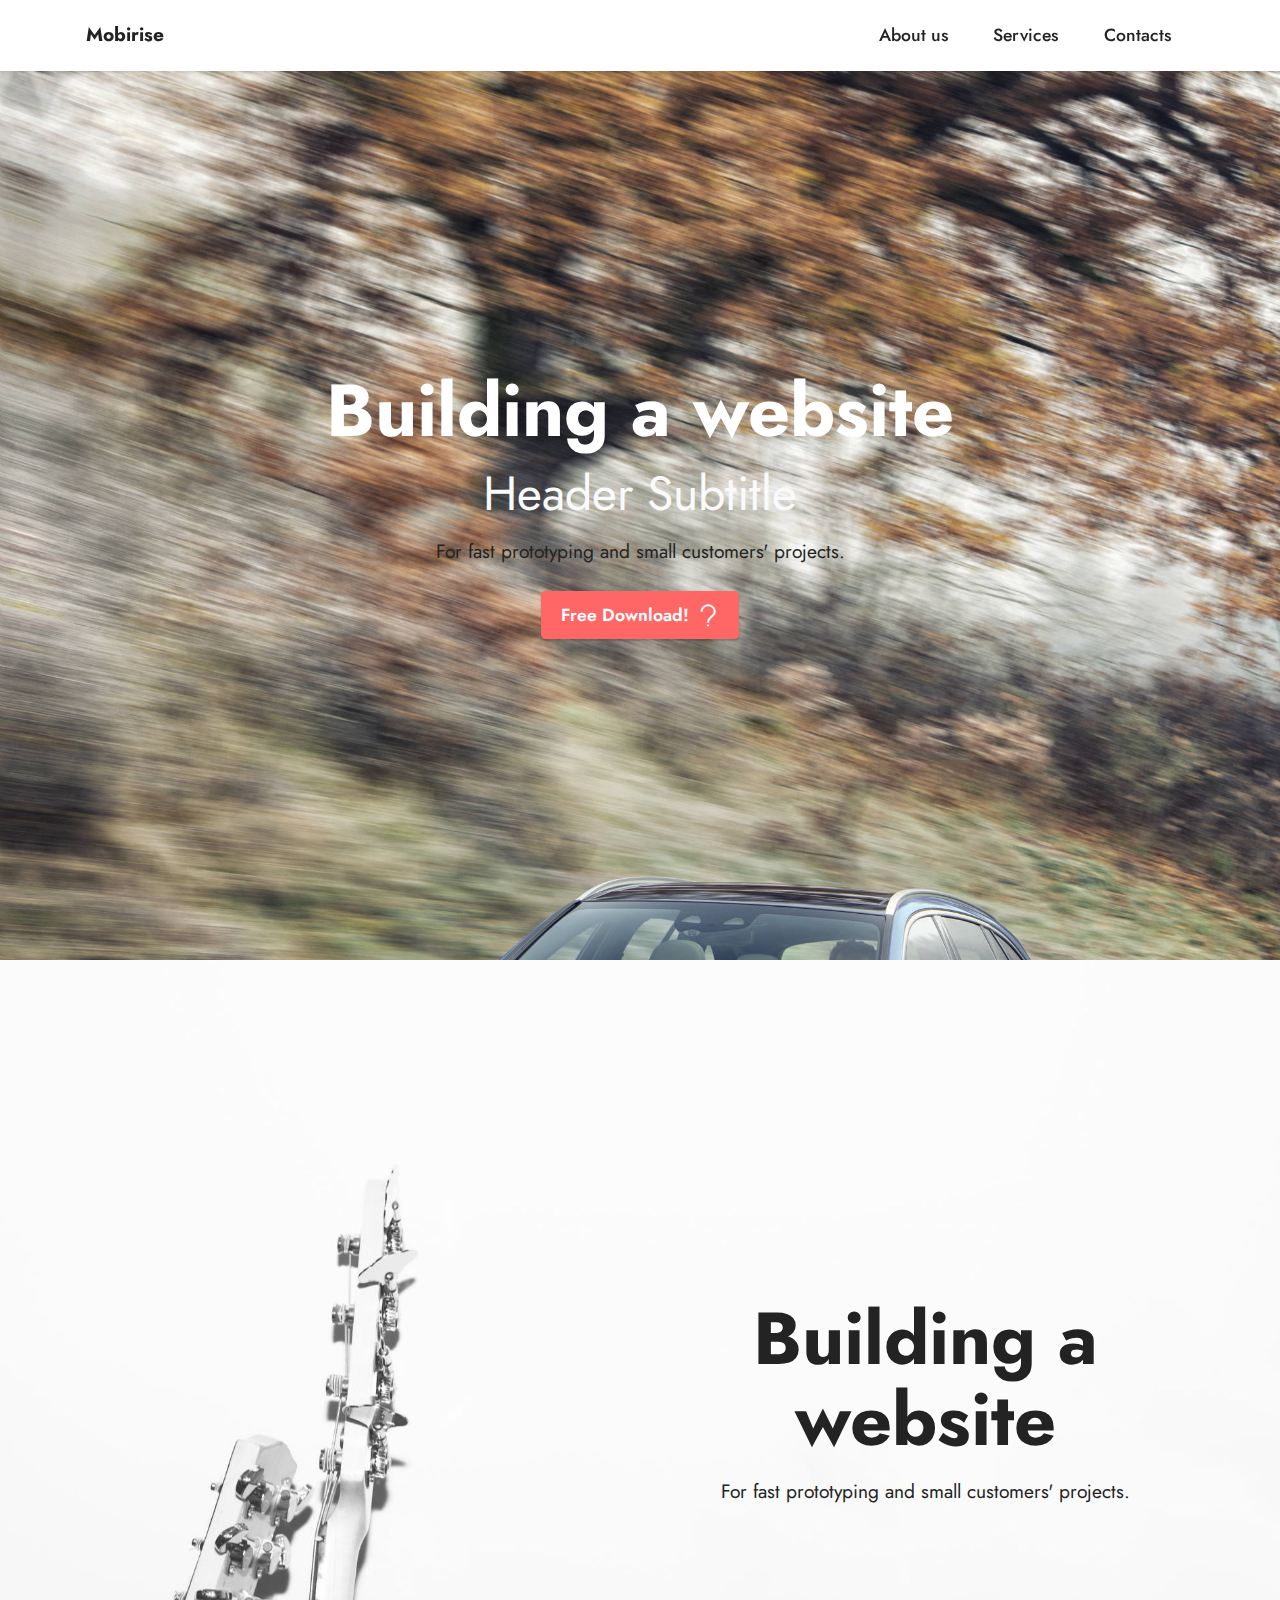
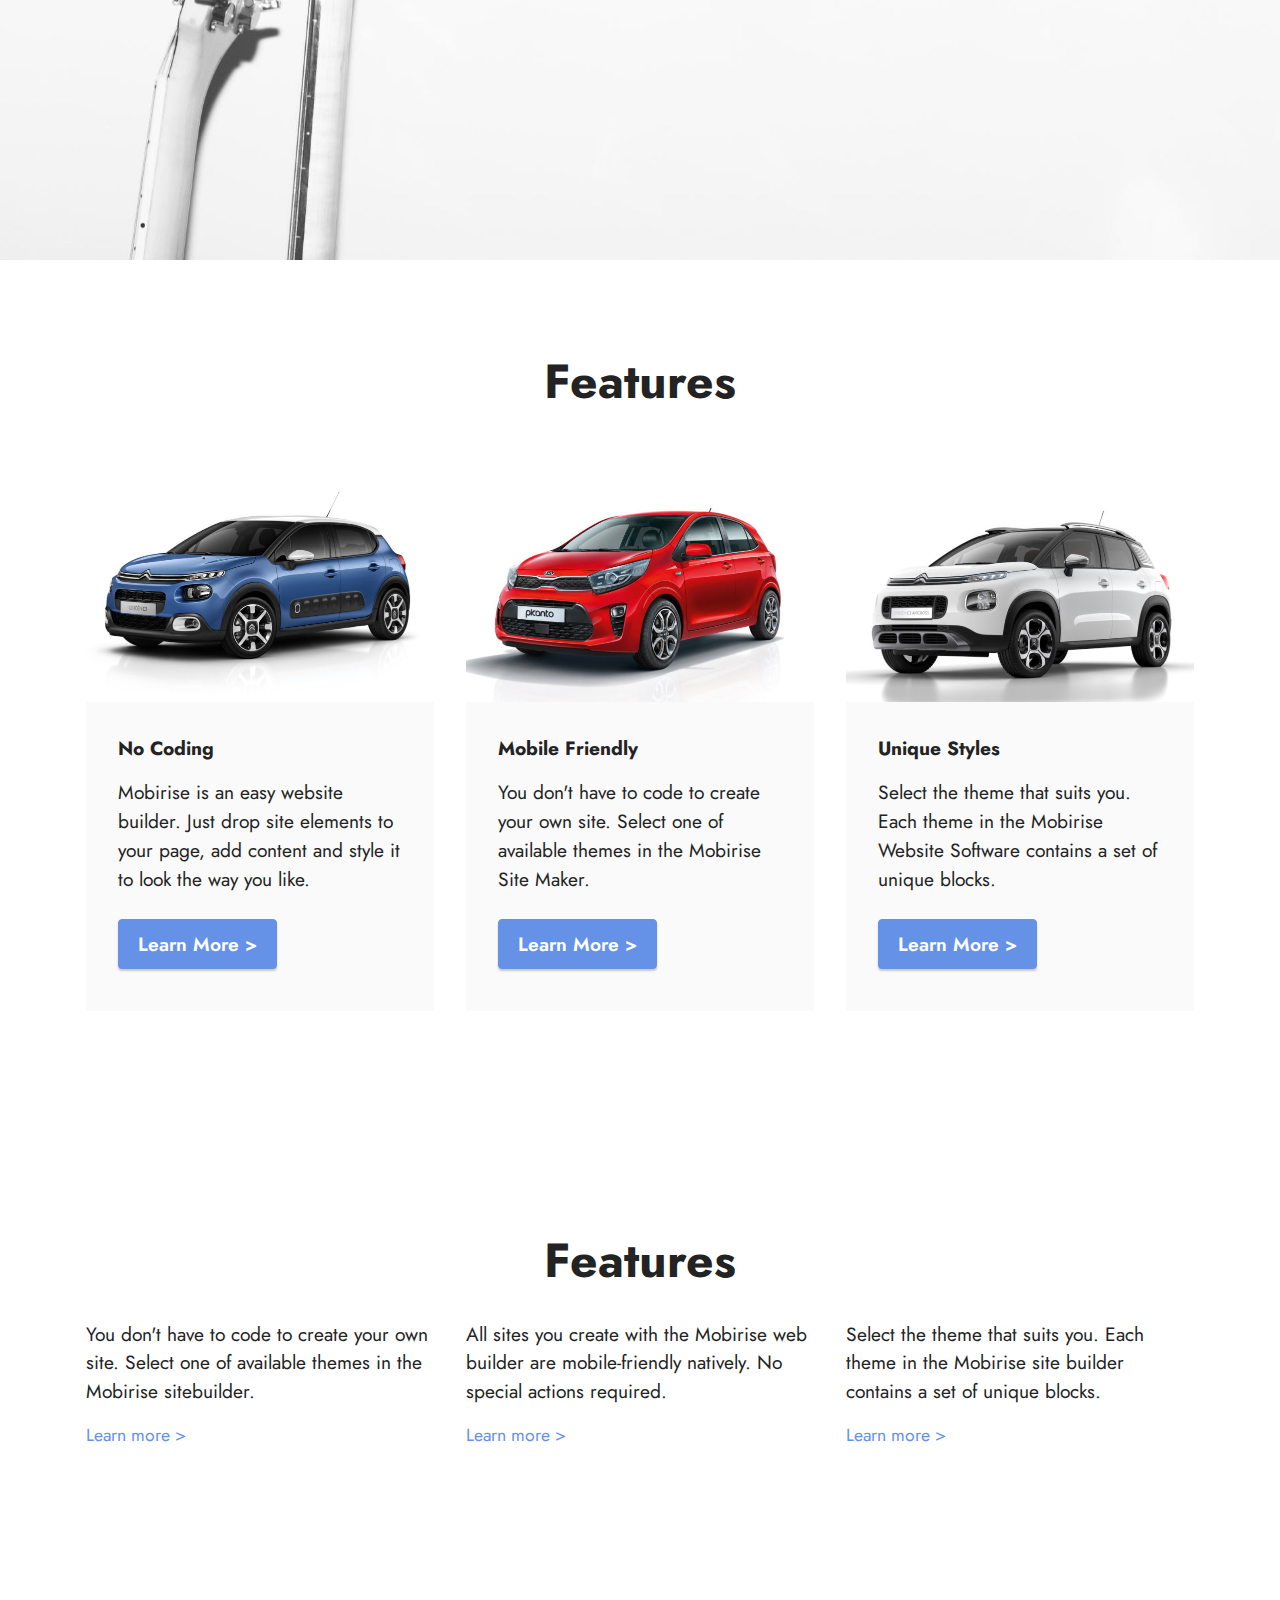
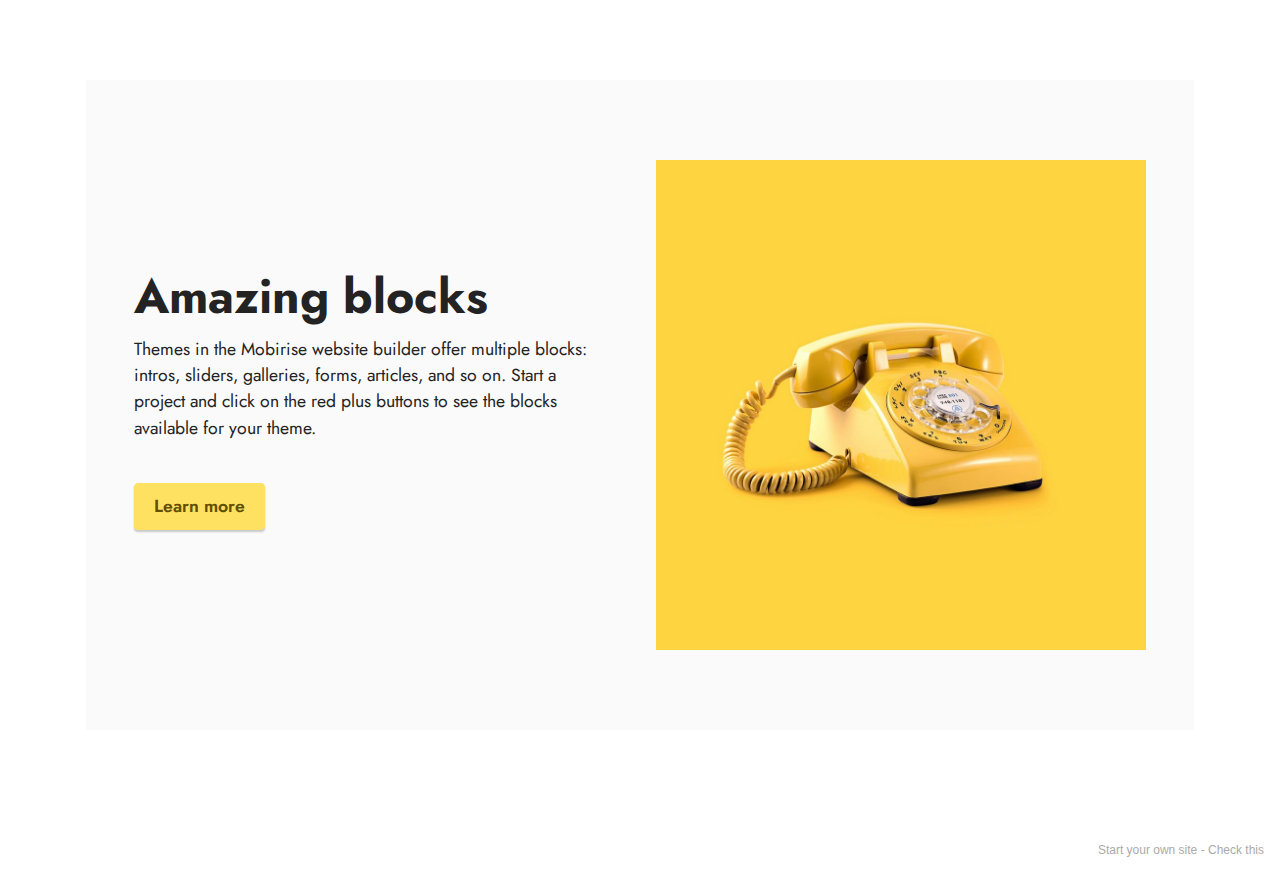
==== page1.html @ 12118fbb "create github pages" ====
<!DOCTYPE html>
<html  >
<head>
  <!-- Site made with Mobirise Website Builder v5.3.10, https://mobirise.com -->
  <meta charset="UTF-8">
  <meta http-equiv="X-UA-Compatible" content="IE=edge">
  <meta name="generator" content="Mobirise v5.3.10, mobirise.com">
  <meta name="viewport" content="width=device-width, initial-scale=1, minimum-scale=1">
  <link rel="shortcut icon" href="assets/images/logo.png" type="image/x-icon">
  <meta name="description" content="">
  
  
  <title>test</title>
  <link rel="stylesheet" href="assets/web/assets/mobirise-icons2/mobirise2.css">
  <link rel="stylesheet" href="assets/tether/tether.min.css">
  <link rel="stylesheet" href="assets/bootstrap/css/bootstrap.min.css">
  <link rel="stylesheet" href="assets/bootstrap/css/bootstrap-grid.min.css">
  <link rel="stylesheet" href="assets/bootstrap/css/bootstrap-reboot.min.css">
  <link rel="stylesheet" href="assets/dropdown/css/style.css">
  <link rel="stylesheet" href="assets/socicon/css/styles.css">
  <link rel="stylesheet" href="assets/theme/css/style.css">
  <link rel="preload" href="https://fonts.googleapis.com/css?family=Jost:100,200,300,400,500,600,700,800,900,100i,200i,300i,400i,500i,600i,700i,800i,900i&display=swap" as="style" onload="this.onload=null;this.rel='stylesheet'">
  <noscript><link rel="stylesheet" href="https://fonts.googleapis.com/css?family=Jost:100,200,300,400,500,600,700,800,900,100i,200i,300i,400i,500i,600i,700i,800i,900i&display=swap"></noscript>
  <link rel="preload" as="style" href="assets/mobirise/css/mbr-additional.css"><link rel="stylesheet" href="assets/mobirise/css/mbr-additional.css" type="text/css">
  
  
  
  
</head>
<body>
  
  <section class="menu menu1 cid-sDx6CNm3sd" once="menu" id="menu1-n">
    

    <nav class="navbar navbar-dropdown navbar-fixed-top navbar-expand-lg">
        <div class="container">
            <div class="navbar-brand">
                
                <span class="navbar-caption-wrap"><a class="navbar-caption text-black display-7" href="https://mobiri.se">Mobirise</a></span>
            </div>
            <button class="navbar-toggler" type="button" data-toggle="collapse" data-target="#navbarSupportedContent" aria-controls="navbarNavAltMarkup" aria-expanded="false" aria-label="Toggle navigation">
                <div class="hamburger">
                    <span></span>
                    <span></span>
                    <span></span>
                    <span></span>
                </div>
            </button>
            <div class="collapse navbar-collapse" id="navbarSupportedContent">
                <ul class="navbar-nav nav-dropdown nav-right" data-app-modern-menu="true">
                    <li class="nav-item"><a class="nav-link link text-black display-4" href="https://mobiri.se">
                            About us</a></li>
                    <li class="nav-item"><a class="nav-link link text-black display-4" href="https://mobiri.se">
                            Services</a></li>
                    <li class="nav-item"><a class="nav-link link text-black display-4" href="https://mobiri.se">Contacts</a>
                    </li>
                </ul>
                
                
            </div>
        </div>
    </nav>
</section>

<section class="header3 cid-sDxkI5qZ3v mbr-fullscreen" id="header3-p">

    

    

    <div class="align-center container">
        <div class="row justify-content-center">
            <div class="col-12 col-lg-7">
                <h1 class="mbr-section-title mbr-fonts-style mb-3 display-1"><strong>Building a website</strong></h1>
                <h2 class="mbr-section-subtitle mbr-fonts-style mb-3 display-2">Header Subtitle</h2>
                <p class="mbr-text mbr-fonts-style display-7">For fast prototyping and small customers' projects.</p>
                <div class="mbr-section-btn mt-3"><a class="btn btn-secondary display-4" href="https://mobiri.se"><span class="mobi-mbri mobi-mbri-question mbr-iconfont mbr-iconfont-btn"></span>Free Download!</a></div>
            </div>
        </div>
    </div>
</section>

<section class="header3 cid-sDxnOrRYNa mbr-fullscreen" id="header3-q">

    

    <div class="mbr-overlay" style="opacity: 0.2; background-color: rgb(255, 255, 255);"></div>

    <div class="align-center container">
        <div class="row justify-content-end">
            <div class="col-12 col-lg-6">
                <h1 class="mbr-section-title mbr-fonts-style mb-3 display-1"><strong>Building a website</strong></h1>
                
                <p class="mbr-text mbr-fonts-style display-7">For fast prototyping and small customers' projects.</p>
                
            </div>
        </div>
    </div>
</section>

<section class="features3 cid-sDxp7n1bC2" id="features3-r">
    
    
    <div class="container">
        <div class="mbr-section-head">
            <h4 class="mbr-section-title mbr-fonts-style align-center mb-0 display-2">
                <strong>Features</strong></h4>
            
        </div>
        <div class="row mt-4">
            <div class="item features-image сol-12 col-md-6 col-lg-4">
                <div class="item-wrapper">
                    <div class="item-img">
                        <img src="assets/images/citroen-c3-202104-800-600-4-695x521.jpg" alt="">
                    </div>
                    <div class="item-content">
                        <h5 class="item-title mbr-fonts-style display-7"><strong>No Coding</strong></h5>
                        
                        <p class="mbr-text mbr-fonts-style mt-3 display-7">Mobirise is an easy website builder. Just
                            drop site elements to your page, add content and style it to look the way you like.</p>
                    </div>
                    <div class="mbr-section-btn item-footer mt-2"><a href="" class="btn btn-primary item-btn display-7" target="_blank">Learn More
                            &gt;</a></div>
                </div>
            </div>
            <div class="item features-image сol-12 col-md-6 col-lg-4">
                <div class="item-wrapper">
                    <div class="item-img">
                        <img src="assets/images/kia-picanto-202104-800-600-2-695x521.jpg" alt="">
                    </div>
                    <div class="item-content">
                        <h5 class="item-title mbr-fonts-style display-7"><strong>Mobile Friendly</strong></h5>
                        
                        <p class="mbr-text mbr-fonts-style mt-3 display-7">You don't have to code to create your own
                            site. Select one of available themes in the Mobirise Site Maker.</p>
                    </div>
                    <div class="mbr-section-btn item-footer mt-2"><a href="" class="btn btn-primary item-btn display-7" target="_blank">Learn More
                            &gt;</a></div>
                </div>
            </div>
            <div class="item features-image сol-12 col-md-6 col-lg-4">
                <div class="item-wrapper">
                    <div class="item-img">
                        <img src="assets/images/citroen-c3-aircross-compact-202104-800-600-1-695x521.jpg" alt="">
                    </div>
                    <div class="item-content">
                        <h5 class="item-title mbr-fonts-style display-7"><strong>Unique Styles</strong></h5>
                        
                        <p class="mbr-text mbr-fonts-style mt-3 display-7">Select the theme that suits you. Each theme
                            in the Mobirise Website Software contains a set of unique blocks.<br></p>
                    </div>
                    <div class="mbr-section-btn item-footer mt-2"><a href="" class="btn btn-primary item-btn display-7" target="_blank">Learn More
                            &gt;</a></div>
                </div>
            </div>
        </div>
    </div>
</section>

<section class="features17 cid-sDxpEPPU9B" id="features18-s">

    

    
    <div class="container">
        <div class="mbr-section-head">
            <div class="col-12">
                <h4 class="mbr-section-title mbr-fonts-style align-center mb-0 display-2">
                    <strong>Features</strong>
                </h4>
                
            </div>
        </div>
        <div class="row mt-4">
            <div class="col-12 col-md-6 col-lg-4">
                <div class="card-wrapper mb-4">
                    <div class="card-box align-left">
                        
                        <p class="mbr-text mbr-fonts-style mb-3 display-7">
                            You don't have to code to create your own site. Select one of available themes in the
                            Mobirise sitebuilder.
                            </p><div class="link-wrap">
                                <h6 class="link mbr-fonts-style align-left display-4">
                                    <a class="text-primary" href="#">Learn more &gt;</a>
                                </h6>
                            </div>
                    </div>
                </div>
            </div>
            <div class="col-12 col-md-6 col-lg-4">
                <div class="card-wrapper mb-4">
                    <div class="card-box align-left">
                        
                        <p class="mbr-text mbr-fonts-style mb-3 display-7">
                            All sites you create with the Mobirise web builder are mobile-friendly natively. No special
                            actions required.
                            </p><div class="link-wrap">
                                <h6 class="link mbr-fonts-style align-left display-4">
                                    <a class="text-primary" href="#">Learn more &gt;</a>
                                </h6>
                            </div>
                    </div>
                </div>
            </div>
            <div class="col-12 col-md-6 col-lg-4">
                <div class="card-wrapper mb-4">
                    <div class="card-box align-left">
                        
                        <p class="mbr-text mbr-fonts-style mb-3 display-7">
                            Select the theme that suits you. Each theme in the Mobirise site builder contains a set of
                            unique blocks.
                            </p><div class="link-wrap">
                                <h6 class="link mbr-fonts-style align-left display-4">
                                    <a class="text-primary" href="#">Learn more &gt;</a>
                                </h6>
                            </div>
                    </div>
                </div>
            </div>
            
        </div>
    </div>
</section>

<section class="features15 cid-sDxpHuHxyS" id="features16-t">

    

    
    <div class="container">
        <div class="content-wrapper">
            <div class="row align-items-center">
                <div class="col-12 col-lg">
                    <div class="text-wrapper">
                        <h6 class="card-title mbr-fonts-style display-2">
                            <strong>Amazing blocks</strong>
                        </h6>
                        <p class="mbr-text mbr-fonts-style mb-4 display-4">
                            Themes in the Mobirise website builder offer multiple blocks: intros, sliders, galleries, forms, articles, and so on. Start a project and click on the red plus buttons to see the blocks available for your theme.</p>
                        <div class="mbr-section-btn mt-3">
                            <a class="btn btn-warning display-4" href="https://mobiri.se">Learn more</a>
                        </div>
                    </div>
                </div>
                <div class="col-12 col-lg-6">
                    <div class="image-wrapper">
                        <img src="assets/images/sq2.jpg" alt="Mobirise">
                    </div>
                </div>
            </div>
        </div>
    </div>
</section><section style="background-color: #fff; font-family: -apple-system, BlinkMacSystemFont, 'Segoe UI', 'Roboto', 'Helvetica Neue', Arial, sans-serif; color:#aaa; font-size:12px; padding: 0; align-items: center; display: flex;"><a href="https://mobirise.site/d" style="flex: 1 1; height: 3rem; padding-left: 1rem;"></a><p style="flex: 0 0 auto; margin:0; padding-right:1rem;">Start your own site - <a href="https://mobirise.site/w" style="color:#aaa;">Check this</a></p></section><script src="assets/web/assets/jquery/jquery.min.js"></script>  <script src="assets/popper/popper.min.js"></script>  <script src="assets/tether/tether.min.js"></script>  <script src="assets/bootstrap/js/bootstrap.min.js"></script>  <script src="assets/smoothscroll/smooth-scroll.js"></script>  <script src="assets/dropdown/js/nav-dropdown.js"></script>  <script src="assets/dropdown/js/navbar-dropdown.js"></script>  <script src="assets/touchswipe/jquery.touch-swipe.min.js"></script>  <script src="assets/theme/js/script.js"></script>  
  
  
</body>
</html>
---- assets/web/assets/mobirise-icons2/mobirise2.css ----
@font-face {
  font-family: 'Moririse2';
  font-display: swap;
  src:  url('mobirise2.eot?f2bix4');
  src:  url('mobirise2.eot?f2bix4#iefix') format('embedded-opentype'),
    url('mobirise2.ttf?f2bix4') format('truetype'),
    url('mobirise2.woff?f2bix4') format('woff'),
    url('mobirise2.svg?f2bix4#mobirise2') format('svg');
  font-weight: normal;
  font-style: normal;
}

[class^="mobi-"], [class*=" mobi-"] {
  /* use !important to prevent issues with browser extensions that change fonts */
  font-family: 'Moririse2' !important;
  speak: none;
  font-style: normal;
  font-weight: normal;
  font-variant: normal;
  text-transform: none;
  line-height: 1;

  /* Better Font Rendering =========== */
  -webkit-font-smoothing: antialiased;
  -moz-osx-font-smoothing: grayscale;
}

.mobi-mbri-add-submenu:before {
  content: "\e900";
}
.mobi-mbri-alert:before {
  content: "\e901";
}
.mobi-mbri-align-center:before {
  content: "\e902";
}
.mobi-mbri-align-justify:before {
  content: "\e903";
}
.mobi-mbri-align-left:before {
  content: "\e904";
}
.mobi-mbri-align-right:before {
  content: "\e905";
}
.mobi-mbri-android:before {
  content: "\e906";
}
.mobi-mbri-apple:before {
  content: "\e907";
}
.mobi-mbri-arrow-down:before {
  content: "\e908";
}
.mobi-mbri-arrow-next:before {
  content: "\e909";
}
.mobi-mbri-arrow-prev:before {
  content: "\e90a";
}
.mobi-mbri-arrow-up:before {
  content: "\e90b";
}
.mobi-mbri-bold:before {
  content: "\e90c";
}
.mobi-mbri-bookmark:before {
  content: "\e90d";
}
.mobi-mbri-bootstrap:before {
  content: "\e90e";
}
.mobi-mbri-briefcase:before {
  content: "\e90f";
}
.mobi-mbri-browse:before {
  content: "\e910";
}
.mobi-mbri-bulleted-list:before {
  content: "\e911";
}
.mobi-mbri-calendar:before {
  content: "\e912";
}
.mobi-mbri-camera:before {
  content: "\e913";
}
.mobi-mbri-cart-add:before {
  content: "\e914";
}
.mobi-mbri-cart-full:before {
  content: "\e915";
}
.mobi-mbri-cash:before {
  content: "\e916";
}
.mobi-mbri-change-style:before {
  content: "\e917";
}
.mobi-mbri-chat:before {
  content: "\e918";
}
.mobi-mbri-clock:before {
  content: "\e919";
}
.mobi-mbri-close:before {
  content: "\e91a";
}
.mobi-mbri-cloud:before {
  content: "\e91b";
}
.mobi-mbri-code:before {
  content: "\e91c";
}
.mobi-mbri-contact-form:before {
  content: "\e91d";
}
.mobi-mbri-credit-card:before {
  content: "\e91e";
}
.mobi-mbri-cursor-click:before {
  content: "\e91f";
}
.mobi-mbri-cust-feedback:before {
  content: "\e920";
}
.mobi-mbri-database:before {
  content: "\e921";
}
.mobi-mbri-delivery:before {
  content: "\e922";
}
.mobi-mbri-desktop:before {
  content: "\e923";
}
.mobi-mbri-devices:before {
  content: "\e924";
}
.mobi-mbri-down:before {
  content: "\e925";
}
.mobi-mbri-download-2:before {
  content: "\e926";
}
.mobi-mbri-download:before {
  content: "\e927";
}
.mobi-mbri-drag-n-drop-2:before {
  content: "\e928";
}
.mobi-mbri-drag-n-drop:before {
  content: "\e929";
}
.mobi-mbri-edit-2:before {
  content: "\e92a";
}
.mobi-mbri-edit:before {
  content: "\e92b";
}
.mobi-mbri-error:before {
  content: "\e92c";
}
.mobi-mbri-extension:before {
  content: "\e92d";
}
.mobi-mbri-features:before {
  content: "\e92e";
}
.mobi-mbri-file:before {
  content: "\e92f";
}
.mobi-mbri-flag:before {
  content: "\e930";
}
.mobi-mbri-folder:before {
  content: "\e931";
}
.mobi-mbri-gift:before {
  content: "\e932";
}
.mobi-mbri-github:before {
  content: "\e933";
}
.mobi-mbri-globe-2:before {
  content: "\e934";
}
.mobi-mbri-globe:before {
  content: "\e935";
}
.mobi-mbri-growing-chart:before {
  content: "\e936";
}
.mobi-mbri-hearth:before {
  content: "\e937";
}
.mobi-mbri-help:before {
  content: "\e938";
}
.mobi-mbri-home:before {
  content: "\e939";
}
.mobi-mbri-hot-cup:before {
  content: "\e93a";
}
.mobi-mbri-idea:before {
  content: "\e93b";
}
.mobi-mbri-image-gallery:before {
  content: "\e93c";
}
.mobi-mbri-image-slider:before {
  content: "\e93d";
}
.mobi-mbri-info:before {
  content: "\e93e";
}
.mobi-mbri-italic:before {
  content: "\e93f";
}
.mobi-mbri-key:before {
  content: "\e940";
}
.mobi-mbri-laptop:before {
  content: "\e941";
}
.mobi-mbri-layers:before {
  content: "\e942";
}
.mobi-mbri-left-right:before {
  content: "\e943";
}
.mobi-mbri-left:before {
  content: "\e944";
}
.mobi-mbri-letter:before {
  content: "\e945";
}
.mobi-mbri-like:before {
  content: "\e946";
}
.mobi-mbri-link:before {
  content: "\e947";
}
.mobi-mbri-lock:before {
  content: "\e948";
}
.mobi-mbri-login:before {
  content: "\e949";
}
.mobi-mbri-logout:before {
  content: "\e94a";
}
.mobi-mbri-magic-stick:before {
  content: "\e94b";
}
.mobi-mbri-map-pin:before {
  content: "\e94c";
}
.mobi-mbri-menu:before {
  content: "\e94d";
}
.mobi-mbri-mobile-2:before {
  content: "\e94e";
}
.mobi-mbri-mobile-horizontal:before {
  content: "\e94f";
}
.mobi-mbri-mobile:before {
  content: "\e950";
}
.mobi-mbri-mobirise:before {
  content: "\e951";
}
.mobi-mbri-more-horizontal:before {
  content: "\e952";
}
.mobi-mbri-more-vertical:before {
  content: "\e953";
}
.mobi-mbri-music:before {
  content: "\e954";
}
.mobi-mbri-new-file:before {
  content: "\e955";
}
.mobi-mbri-numbered-list:before {
  content: "\e956";
}
.mobi-mbri-opened-folder:before {
  content: "\e957";
}
.mobi-mbri-pages:before {
  content: "\e958";
}
.mobi-mbri-paper-plane:before {
  content: "\e959";
}
.mobi-mbri-paperclip:before {
  content: "\e95a";
}
.mobi-mbri-phone:before {
  content: "\e95b";
}
.mobi-mbri-photo:before {
  content: "\e95c";
}
.mobi-mbri-photos:before {
  content: "\e95d";
}
.mobi-mbri-pin:before {
  content: "\e95e";
}
.mobi-mbri-play:before {
  content: "\e95f";
}
.mobi-mbri-plus:before {
  content: "\e960";
}
.mobi-mbri-preview:before {
  content: "\e961";
}
.mobi-mbri-print:before {
  content: "\e962";
}
.mobi-mbri-protect:before {
  content: "\e963";
}
.mobi-mbri-question:before {
  content: "\e964";
}
.mobi-mbri-quote-left:before {
  content: "\e965";
}
.mobi-mbri-quote-right:before {
  content: "\e966";
}
.mobi-mbri-redo:before {
  content: "\e967";
}
.mobi-mbri-refresh:before {
  content: "\e968";
}
.mobi-mbri-responsive-2:before {
  content: "\e969";
}
.mobi-mbri-responsive:before {
  content: "\e96a";
}
.mobi-mbri-right:before {
  content: "\e96b";
}
.mobi-mbri-rocket:before {
  content: "\e96c";
}
.mobi-mbri-sad-face:before {
  content: "\e96d";
}
.mobi-mbri-sale:before {
  content: "\e96e";
}
.mobi-mbri-save:before {
  content: "\e96f";
}
.mobi-mbri-search:before {
  content: "\e970";
}
.mobi-mbri-setting-2:before {
  content: "\e971";
}
.mobi-mbri-setting-3:before {
  content: "\e972";
}
.mobi-mbri-setting:before {
  content: "\e973";
}
.mobi-mbri-share:before {
  content: "\e974";
}
.mobi-mbri-shopping-bag:before {
  content: "\e975";
}
.mobi-mbri-shopping-basket:before {
  content: "\e976";
}
.mobi-mbri-shopping-cart:before {
  content: "\e977";
}
.mobi-mbri-sites:before {
  content: "\e978";
}
.mobi-mbri-smile-face:before {
  content: "\e979";
}
.mobi-mbri-speed:before {
  content: "\e97a";
}
.mobi-mbri-star:before {
  content: "\e97b";
}
.mobi-mbri-success:before {
  content: "\e97c";
}
.mobi-mbri-sun:before {
  content: "\e97d";
}
.mobi-mbri-sun2:before {
  content: "\e97e";
}
.mobi-mbri-tablet-vertical:before {
  content: "\e97f";
}
.mobi-mbri-tablet:before {
  content: "\e980";
}
.mobi-mbri-target:before {
  content: "\e981";
}
.mobi-mbri-timer:before {
  content: "\e982";
}
.mobi-mbri-to-ftp:before {
  content: "\e983";
}
.mobi-mbri-to-local-drive:before {
  content: "\e984";
}
.mobi-mbri-touch-swipe:before {
  content: "\e985";
}
.mobi-mbri-touch:before {
  content: "\e986";
}
.mobi-mbri-trash:before {
  content: "\e987";
}
.mobi-mbri-underline:before {
  content: "\e988";
}
.mobi-mbri-undo:before {
  content: "\e989";
}
.mobi-mbri-unlink:before {
  content: "\e98a";
}
.mobi-mbri-unlock:before {
  content: "\e98b";
}
.mobi-mbri-up-down:before {
  content: "\e98c";
}
.mobi-mbri-up:before {
  content: "\e98d";
}
.mobi-mbri-update:before {
  content: "\e98e";
}
.mobi-mbri-upload-2:before {
  content: "\e98f";
}
.mobi-mbri-upload:before {
  content: "\e990";
}
.mobi-mbri-user-2:before {
  content: "\e991";
}
.mobi-mbri-user:before {
  content: "\e992";
}
.mobi-mbri-users:before {
  content: "\e993";
}
.mobi-mbri-video-play:before {
  content: "\e994";
}
.mobi-mbri-video:before {
  content: "\e995";
}
.mobi-mbri-watch:before {
  content: "\e996";
}
.mobi-mbri-website-theme-2:before {
  content: "\e997";
}
.mobi-mbri-website-theme:before {
  content: "\e998";
}
.mobi-mbri-wifi:before {
  content: "\e999";
}
.mobi-mbri-windows:before {
  content: "\e99a";
}
.mobi-mbri-zoom-in:before {
  content: "\e99b";
}
.mobi-mbri-zoom-out:before {
  content: "\e99c";
}
---- assets/dropdown/css/style.css ----
.navbar-dropdown {
  left: 0;
  padding: 0;
  position: absolute;
  right: 0;
  top: 0;
  transition: all 0.45s ease;
  z-index: 1030;
  background: #282828; }
  .navbar-dropdown .navbar-logo {
    margin-right: 0.8rem;
    transition: margin 0.3s ease-in-out;
    vertical-align: middle; }
    .navbar-dropdown .navbar-logo img {
      height: 3.125rem;
      transition: all 0.3s ease-in-out; }
    .navbar-dropdown .navbar-logo.mbr-iconfont {
      font-size: 3.125rem;
      line-height: 3.125rem; }
  .navbar-dropdown .navbar-caption {
    font-weight: 700;
    white-space: normal;
    vertical-align: -4px;
    line-height: 3.125rem !important; }
    .navbar-dropdown .navbar-caption, .navbar-dropdown .navbar-caption:hover {
      color: inherit;
      text-decoration: none; }
  .navbar-dropdown .mbr-iconfont + .navbar-caption {
    vertical-align: -1px; }
  .navbar-dropdown.navbar-fixed-top {
    position: fixed; }
  .navbar-dropdown .navbar-brand span {
    vertical-align: -4px; }
  .navbar-dropdown.bg-color.transparent {
    background: none; }
  .navbar-dropdown.navbar-short .navbar-brand {
    padding: 0.625rem 0; }
    .navbar-dropdown.navbar-short .navbar-brand span {
      vertical-align: -1px; }
  .navbar-dropdown.navbar-short .navbar-caption {
    line-height: 2.375rem !important;
    vertical-align: -2px; }
  .navbar-dropdown.navbar-short .navbar-logo {
    margin-right: 0.5rem; }
    .navbar-dropdown.navbar-short .navbar-logo img {
      height: 2.375rem; }
    .navbar-dropdown.navbar-short .navbar-logo.mbr-iconfont {
      font-size: 2.375rem;
      line-height: 2.375rem; }
  .navbar-dropdown.navbar-short .mbr-table-cell {
    height: 3.625rem; }
  .navbar-dropdown .navbar-close {
    left: 0.6875rem;
    position: fixed;
    top: 0.75rem;
    z-index: 1000; }
  .navbar-dropdown .hamburger-icon {
    content: "";
    display: inline-block;
    vertical-align: middle;
    width: 16px;
    -webkit-box-shadow: 0 -6px 0 1px #282828,0 0 0 1px #282828,0 6px 0 1px #282828;
    -moz-box-shadow: 0 -6px 0 1px #282828,0 0 0 1px #282828,0 6px 0 1px #282828;
    box-shadow: 0 -6px 0 1px #282828,0 0 0 1px #282828,0 6px 0 1px #282828; }

.dropdown-menu .dropdown-toggle[data-toggle="dropdown-submenu"]::after {
  border-bottom: 0.35em solid transparent;
  border-left: 0.35em solid;
  border-right: 0;
  border-top: 0.35em solid transparent;
  margin-left: 0.3rem; }

.dropdown-menu .dropdown-item:focus {
  outline: 0; }

.nav-dropdown {
  font-size: 0.75rem;
  font-weight: 500;
  height: auto !important; }
  .nav-dropdown .nav-btn {
    padding-left: 1rem; }
  .nav-dropdown .link {
    margin: .667em 1.667em;
    font-weight: 500;
    padding: 0;
    transition: color .2s ease-in-out; }
    .nav-dropdown .link.dropdown-toggle {
      margin-right: 2.583em; }
      .nav-dropdown .link.dropdown-toggle::after {
        margin-left: .25rem;
        border-top: 0.35em solid;
        border-right: 0.35em solid transparent;
        border-left: 0.35em solid transparent;
        border-bottom: 0; }
      .nav-dropdown .link.dropdown-toggle[aria-expanded="true"] {
        margin: 0;
        padding: 0.667em 3.263em  0.667em 1.667em; }
  .nav-dropdown .link::after,
  .nav-dropdown .dropdown-item::after {
    color: inherit; }
  .nav-dropdown .btn {
    font-size: 0.75rem;
    font-weight: 700;
    letter-spacing: 0;
    margin-bottom: 0;
    padding-left: 1.25rem;
    padding-right: 1.25rem; }
  .nav-dropdown .dropdown-menu {
    border-radius: 0;
    border: 0;
    left: 0;
    margin: 0;
    padding-bottom: 1.25rem;
    padding-top: 1.25rem;
    position: relative; }
  .nav-dropdown .dropdown-submenu {
    margin-left: 0.125rem;
    top: 0; }
  .nav-dropdown .dropdown-item {
    font-weight: 500;
    line-height: 2;
    padding: 0.3846em 4.615em 0.3846em 1.5385em;
    position: relative;
    transition: color .2s ease-in-out, background-color .2s ease-in-out; }
    .nav-dropdown .dropdown-item::after {
      margin-top: -0.3077em;
      position: absolute;
      right: 1.1538em;
      top: 50%; }
    .nav-dropdown .dropdown-item:focus, .nav-dropdown .dropdown-item:hover {
      background: none; }

@media (max-width: 767px) {
  .nav-dropdown.navbar-toggleable-sm {
    bottom: 0;
    display: none;
    left: 0;
    overflow-x: hidden;
    position: fixed;
    top: 0;
    transform: translateX(-100%);
    -ms-transform: translateX(-100%);
    -webkit-transform: translateX(-100%);
    width: 18.75rem;
    z-index: 999; } }
.nav-dropdown.navbar-toggleable-xl {
  bottom: 0;
  display: none;
  left: 0;
  overflow-x: hidden;
  position: fixed;
  top: 0;
  transform: translateX(-100%);
  -ms-transform: translateX(-100%);
  -webkit-transform: translateX(-100%);
  width: 18.75rem;
  z-index: 999; }

.nav-dropdown-sm {
  display: block !important;
  overflow-x: hidden;
  overflow: auto;
  padding-top: 3.875rem; }
  .nav-dropdown-sm::after {
    content: "";
    display: block;
    height: 3rem;
    width: 100%; }
  .nav-dropdown-sm.collapse.in ~ .navbar-close {
    display: block !important; }
  .nav-dropdown-sm.collapsing, .nav-dropdown-sm.collapse.in {
    transform: translateX(0);
    -ms-transform: translateX(0);
    -webkit-transform: translateX(0);
    transition: all 0.25s ease-out;
    -webkit-transition: all 0.25s ease-out;
    background: #282828; }
  .nav-dropdown-sm.collapsing[aria-expanded="false"] {
    transform: translateX(-100%);
    -ms-transform: translateX(-100%);
    -webkit-transform: translateX(-100%); }
  .nav-dropdown-sm .nav-item {
    display: block;
    margin-left: 0 !important;
    padding-left: 0; }
  .nav-dropdown-sm .link,
  .nav-dropdown-sm .dropdown-item {
    border-top: 1px dotted rgba(255, 255, 255, 0.1);
    font-size: 0.8125rem;
    line-height: 1.6;
    margin: 0 !important;
    padding: 0.875rem 2.4rem 0.875rem 1.5625rem !important;
    position: relative;
    white-space: normal; }
    .nav-dropdown-sm .link:focus, .nav-dropdown-sm .link:hover,
    .nav-dropdown-sm .dropdown-item:focus,
    .nav-dropdown-sm .dropdown-item:hover {
      background: rgba(0, 0, 0, 0.2) !important;
      color: #c0a375; }
  .nav-dropdown-sm .nav-btn {
    position: relative;
    padding: 1.5625rem 1.5625rem 0 1.5625rem; }
    .nav-dropdown-sm .nav-btn::before {
      border-top: 1px dotted rgba(255, 255, 255, 0.1);
      content: "";
      left: 0;
      position: absolute;
      top: 0;
      width: 100%; }
    .nav-dropdown-sm .nav-btn + .nav-btn {
      padding-top: 0.625rem; }
      .nav-dropdown-sm .nav-btn + .nav-btn::before {
        display: none; }
  .nav-dropdown-sm .btn {
    padding: 0.625rem 0; }
  .nav-dropdown-sm .dropdown-toggle[data-toggle="dropdown-submenu"]::after {
    margin-left: .25rem;
    border-top: 0.35em solid;
    border-right: 0.35em solid transparent;
    border-left: 0.35em solid transparent;
    border-bottom: 0; }
  .nav-dropdown-sm .dropdown-toggle[data-toggle="dropdown-submenu"][aria-expanded="true"]::after {
    border-top: 0;
    border-right: 0.35em solid transparent;
    border-left: 0.35em solid transparent;
    border-bottom: 0.35em solid; }
  .nav-dropdown-sm .dropdown-menu {
    margin: 0;
    padding: 0;
    position: relative;
    top: 0;
    left: 0;
    width: 100%;
    border: 0;
    float: none;
    border-radius: 0;
    background: none; }
  .nav-dropdown-sm .dropdown-submenu {
    left: 100%;
    margin-left: 0.125rem;
    margin-top: -1.25rem;
    top: 0; }

.navbar-toggleable-sm .nav-dropdown .dropdown-menu {
  position: absolute; }

.navbar-toggleable-sm .nav-dropdown .dropdown-submenu {
  left: 100%;
  margin-left: 0.125rem;
  margin-top: -1.25rem;
  top: 0; }

.navbar-toggleable-sm.opened .nav-dropdown .dropdown-menu {
  position: relative; }

.navbar-toggleable-sm.opened .nav-dropdown .dropdown-submenu {
  left: 0;
  margin-left: 00rem;
  margin-top: 0rem;
  top: 0; }

.is-builder .nav-dropdown.collapsing {
  transition: none !important; }

/*# sourceMappingURL=style.css.map */
---- assets/socicon/css/styles.css ----
@charset "UTF-8";

@font-face {
  font-family: 'Socicon';
  src:  url('../fonts/socicon.eot');
  src:  url('../fonts/socicon.eot?#iefix') format('embedded-opentype'),
    url('../fonts/socicon.woff2') format('woff2'),
    url('../fonts/socicon.ttf') format('truetype'),
    url('../fonts/socicon.woff') format('woff'),
    url('../fonts/socicon.svg#socicon') format('svg');
  font-weight: normal;
  font-style: normal;
  font-display: swap;
}

[data-icon]:before {
  font-family: "socicon" !important;
  content: attr(data-icon);
  font-style: normal !important;
  font-weight: normal !important;
  font-variant: normal !important;
  text-transform: none !important;
  speak: none;
  line-height: 1;
  -webkit-font-smoothing: antialiased;
  -moz-osx-font-smoothing: grayscale;
}

[class^="socicon-"], [class*=" socicon-"] {
  /* use !important to prevent issues with browser extensions that change fonts */
  font-family: 'Socicon' !important;
  speak: none;
  font-style: normal;
  font-weight: normal;
  font-variant: normal;
  text-transform: none;
  line-height: 1;

  /* Better Font Rendering =========== */
  -webkit-font-smoothing: antialiased;
  -moz-osx-font-smoothing: grayscale;
}

.socicon-eitaa:before {
  content: "\e97c";
}
.socicon-soroush:before {
  content: "\e97d";
}
.socicon-bale:before {
  content: "\e97e";
}
.socicon-zazzle:before {
  content: "\e97b";
}
.socicon-society6:before {
  content: "\e97a";
}
.socicon-redbubble:before {
  content: "\e979";
}
.socicon-avvo:before {
  content: "\e978";
}
.socicon-stitcher:before {
  content: "\e977";
}
.socicon-googlehangouts:before {
  content: "\e974";
}
.socicon-dlive:before {
  content: "\e975";
}
.socicon-vsco:before {
  content: "\e976";
}
.socicon-flipboard:before {
  content: "\e973";
}
.socicon-ubuntu:before {
  content: "\e958";
}
.socicon-artstation:before {
  content: "\e959";
}
.socicon-invision:before {
  content: "\e95a";
}
.socicon-torial:before {
  content: "\e95b";
}
.socicon-collectorz:before {
  content: "\e95c";
}
.socicon-seenthis:before {
  content: "\e95d";
}
.socicon-googleplaymusic:before {
  content: "\e95e";
}
.socicon-debian:before {
  content: "\e95f";
}
.socicon-filmfreeway:before {
  content: "\e960";
}
.socicon-gnome:before {
  content: "\e961";
}
.socicon-itchio:before {
  content: "\e962";
}
.socicon-jamendo:before {
  content: "\e963";
}
.socicon-mix:before {
  content: "\e964";
}
.socicon-sharepoint:before {
  content: "\e965";
}
.socicon-tinder:before {
  content: "\e966";
}
.socicon-windguru:before {
  content: "\e967";
}
.socicon-cdbaby:before {
  content: "\e968";
}
.socicon-elementaryos:before {
  content: "\e969";
}
.socicon-stage32:before {
  content: "\e96a";
}
.socicon-tiktok:before {
  content: "\e96b";
}
.socicon-gitter:before {
  content: "\e96c";
}
.socicon-letterboxd:before {
  content: "\e96d";
}
.socicon-threema:before {
  content: "\e96e";
}
.socicon-splice:before {
  content: "\e96f";
}
.socicon-metapop:before {
  content: "\e970";
}
.socicon-naver:before {
  content: "\e971";
}
.socicon-remote:before {
  content: "\e972";
}
.socicon-internet:before {
  content: "\e957";
}
.socicon-moddb:before {
  content: "\e94b";
}
.socicon-indiedb:before {
  content: "\e94c";
}
.socicon-traxsource:before {
  content: "\e94d";
}
.socicon-gamefor:before {
  content: "\e94e";
}
.socicon-pixiv:before {
  content: "\e94f";
}
.socicon-myanimelist:before {
  content: "\e950";
}
.socicon-blackberry:before {
  content: "\e951";
}
.socicon-wickr:before {
  content: "\e952";
}
.socicon-spip:before {
  content: "\e953";
}
.socicon-napster:before {
  content: "\e954";
}
.socicon-beatport:before {
  content: "\e955";
}
.socicon-hackerone:before {
  content: "\e956";
}
.socicon-hackernews:before {
  content: "\e946";
}
.socicon-smashwords:before {
  content: "\e947";
}
.socicon-kobo:before {
  content: "\e948";
}
.socicon-bookbub:before {
  content: "\e949";
}
.socicon-mailru:before {
  content: "\e94a";
}
.socicon-gitlab:before {
  content: "\e945";
}
.socicon-instructables:before {
  content: "\e944";
}
.socicon-portfolio:before {
  content: "\e943";
}
.socicon-codered:before {
  content: "\e940";
}
.socicon-origin:before {
  content: "\e941";
}
.socicon-nextdoor:before {
  content: "\e942";
}
.socicon-udemy:before {
  content: "\e93f";
}
.socicon-livemaster:before {
  content: "\e93e";
}
.socicon-crunchbase:before {
  content: "\e93b";
}
.socicon-homefy:before {
  content: "\e93c";
}
.socicon-calendly:before {
  content: "\e93d";
}
.socicon-realtor:before {
  content: "\e90f";
}
.socicon-tidal:before {
  content: "\e910";
}
.socicon-qobuz:before {
  content: "\e911";
}
.socicon-natgeo:before {
  content: "\e912";
}
.socicon-mastodon:before {
  content: "\e913";
}
.socicon-unsplash:before {
  content: "\e914";
}
.socicon-homeadvisor:before {
  content: "\e915";
}
.socicon-angieslist:before {
  content: "\e916";
}
.socicon-codepen:before {
  content: "\e917";
}
.socicon-slack:before {
  content: "\e918";
}
.socicon-openaigym:before {
  content: "\e919";
}
.socicon-logmein:before {
  content: "\e91a";
}
.socicon-fiverr:before {
  content: "\e91b";
}
.socicon-gotomeeting:before {
  content: "\e91c";
}
.socicon-aliexpress:before {
  content: "\e91d";
}
.socicon-guru:before {
  content: "\e91e";
}
.socicon-appstore:before {
  content: "\e91f";
}
.socicon-homes:before {
  content: "\e920";
}
.socicon-zoom:before {
  content: "\e921";
}
.socicon-alibaba:before {
  content: "\e922";
}
.socicon-craigslist:before {
  content: "\e923";
}
.socicon-wix:before {
  content: "\e924";
}
.socicon-redfin:before {
  content: "\e925";
}
.socicon-googlecalendar:before {
  content: "\e926";
}
.socicon-shopify:before {
  content: "\e927";
}
.socicon-freelancer:before {
  content: "\e928";
}
.socicon-seedrs:before {
  content: "\e929";
}
.socicon-bing:before {
  content: "\e92a";
}
.socicon-doodle:before {
  content: "\e92b";
}
.socicon-bonanza:before {
  content: "\e92c";
}
.socicon-squarespace:before {
  content: "\e92d";
}
.socicon-toptal:before {
  content: "\e92e";
}
.socicon-gust:before {
  content: "\e92f";
}
.socicon-ask:before {
  content: "\e930";
}
.socicon-trulia:before {
  content: "\e931";
}
.socicon-loomly:before {
  content: "\e932";
}
.socicon-ghost:before {
  content: "\e933";
}
.socicon-upwork:before {
  content: "\e934";
}
.socicon-fundable:before {
  content: "\e935";
}
.socicon-booking:before {
  content: "\e936";
}
.socicon-googlemaps:before {
  content: "\e937";
}
.socicon-zillow:before {
  content: "\e938";
}
.socicon-niconico:before {
  content: "\e939";
}
.socicon-toneden:before {
  content: "\e93a";
}
.socicon-augment:before {
  content: "\e908";
}
.socicon-bitbucket:before {
  content: "\e909";
}
.socicon-fyuse:before {
  content: "\e90a";
}
.socicon-yt-gaming:before {
  content: "\e90b";
}
.socicon-sketchfab:before {
  content: "\e90c";
}
.socicon-mobcrush:before {
  content: "\e90d";
}
.socicon-microsoft:before {
  content: "\e90e";
}
.socicon-pandora:before {
  content: "\e907";
}
.socicon-messenger:before {
  content: "\e906";
}
.socicon-gamewisp:before {
  content: "\e905";
}
.socicon-bloglovin:before {
  content: "\e904";
}
.socicon-tunein:before {
  content: "\e903";
}
.socicon-gamejolt:before {
  content: "\e901";
}
.socicon-trello:before {
  content: "\e902";
}
.socicon-spreadshirt:before {
  content: "\e900";
}
.socicon-500px:before {
  content: "\e000";
}
.socicon-8tracks:before {
  content: "\e001";
}
.socicon-airbnb:before {
  content: "\e002";
}
.socicon-alliance:before {
  content: "\e003";
}
.socicon-amazon:before {
  content: "\e004";
}
.socicon-amplement:before {
  content: "\e005";
}
.socicon-android:before {
  content: "\e006";
}
.socicon-angellist:before {
  content: "\e007";
}
.socicon-apple:before {
  content: "\e008";
}
.socicon-appnet:before {
  content: "\e009";
}
.socicon-baidu:before {
  content: "\e00a";
}
.socicon-bandcamp:before {
  content: "\e00b";
}
.socicon-battlenet:before {
  content: "\e00c";
}
.socicon-mixer:before {
  content: "\e00d";
}
.socicon-bebee:before {
  content: "\e00e";
}
.socicon-bebo:before {
  content: "\e00f";
}
.socicon-behance:before {
  content: "\e010";
}
.socicon-blizzard:before {
  content: "\e011";
}
.socicon-blogger:before {
  content: "\e012";
}
.socicon-buffer:before {
  content: "\e013";
}
.socicon-chrome:before {
  content: "\e014";
}
.socicon-coderwall:before {
  content: "\e015";
}
.socicon-curse:before {
  content: "\e016";
}
.socicon-dailymotion:before {
  content: "\e017";
}
.socicon-deezer:before {
  content: "\e018";
}
.socicon-delicious:before {
  content: "\e019";
}
.socicon-deviantart:before {
  content: "\e01a";
}
.socicon-diablo:before {
  content: "\e01b";
}
.socicon-digg:before {
  content: "\e01c";
}
.socicon-discord:before {
  content: "\e01d";
}
.socicon-disqus:before {
  content: "\e01e";
}
.socicon-douban:before {
  content: "\e01f";
}
.socicon-draugiem:before {
  content: "\e020";
}
.socicon-dribbble:before {
  content: "\e021";
}
.socicon-drupal:before {
  content: "\e022";
}
.socicon-ebay:before {
  content: "\e023";
}
.socicon-ello:before {
  content: "\e024";
}
.socicon-endomodo:before {
  content: "\e025";
}
.socicon-envato:before {
  content: "\e026";
}
.socicon-etsy:before {
  content: "\e027";
}
.socicon-facebook:before {
  content: "\e028";
}
.socicon-feedburner:before {
  content: "\e029";
}
.socicon-filmweb:before {
  content: "\e02a";
}
.socicon-firefox:before {
  content: "\e02b";
}
.socicon-flattr:before {
  content: "\e02c";
}
.socicon-flickr:before {
  content: "\e02d";
}
.socicon-formulr:before {
  content: "\e02e";
}
.socicon-forrst:before {
  content: "\e02f";
}
.socicon-foursquare:before {
  content: "\e030";
}
.socicon-friendfeed:before {
  content: "\e031";
}
.socicon-github:before {
  content: "\e032";
}
.socicon-goodreads:before {
  content: "\e033";
}
.socicon-google:before {
  content: "\e034";
}
.socicon-googlescholar:before {
  content: "\e035";
}
.socicon-googlegroups:before {
  content: "\e036";
}
.socicon-googlephotos:before {
  content: "\e037";
}
.socicon-googleplus:before {
  content: "\e038";
}
.socicon-grooveshark:before {
  content: "\e039";
}
.socicon-hackerrank:before {
  content: "\e03a";
}
.socicon-hearthstone:before {
  content: "\e03b";
}
.socicon-hellocoton:before {
  content: "\e03c";
}
.socicon-heroes:before {
  content: "\e03d";
}
.socicon-smashcast:before {
  content: "\e03e";
}
.socicon-horde:before {
  content: "\e03f";
}
.socicon-houzz:before {
  content: "\e040";
}
.socicon-icq:before {
  content: "\e041";
}
.socicon-identica:before {
  content: "\e042";
}
.socicon-imdb:before {
  content: "\e043";
}
.socicon-instagram:before {
  content: "\e044";
}
.socicon-issuu:before {
  content: "\e045";
}
.socicon-istock:before {
  content: "\e046";
}
.socicon-itunes:before {
  content: "\e047";
}
.socicon-keybase:before {
  content: "\e048";
}
.socicon-lanyrd:before {
  content: "\e049";
}
.socicon-lastfm:before {
  content: "\e04a";
}
.socicon-line:before {
  content: "\e04b";
}
.socicon-linkedin:before {
  content: "\e04c";
}
.socicon-livejournal:before {
  content: "\e04d";
}
.socicon-lyft:before {
  content: "\e04e";
}
.socicon-macos:before {
  content: "\e04f";
}
.socicon-mail:before {
  content: "\e050";
}
.socicon-medium:before {
  content: "\e051";
}
.socicon-meetup:before {
  content: "\e052";
}
.socicon-mixcloud:before {
  content: "\e053";
}
.socicon-modelmayhem:before {
  content: "\e054";
}
.socicon-mumble:before {
  content: "\e055";
}
.socicon-myspace:before {
  content: "\e056";
}
.socicon-newsvine:before {
  content: "\e057";
}
.socicon-nintendo:before {
  content: "\e058";
}
.socicon-npm:before {
  content: "\e059";
}
.socicon-odnoklassniki:before {
  content: "\e05a";
}
.socicon-openid:before {
  content: "\e05b";
}
.socicon-opera:before {
  content: "\e05c";
}
.socicon-outlook:before {
  content: "\e05d";
}
.socicon-overwatch:before {
  content: "\e05e";
}
.socicon-patreon:before {
  content: "\e05f";
}
.socicon-paypal:before {
  content: "\e060";
}
.socicon-periscope:before {
  content: "\e061";
}
.socicon-persona:before {
  content: "\e062";
}
.socicon-pinterest:before {
  content: "\e063";
}
.socicon-play:before {
  content: "\e064";
}
.socicon-player:before {
  content: "\e065";
}
.socicon-playstation:before {
  content: "\e066";
}
.socicon-pocket:before {
  content: "\e067";
}
.socicon-qq:before {
  content: "\e068";
}
.socicon-quora:before {
  content: "\e069";
}
.socicon-raidcall:before {
  content: "\e06a";
}
.socicon-ravelry:before {
  content: "\e06b";
}
.socicon-reddit:before {
  content: "\e06c";
}
.socicon-renren:before {
  content: "\e06d";
}
.socicon-researchgate:before {
  content: "\e06e";
}
.socicon-residentadvisor:before {
  content: "\e06f";
}
.socicon-reverbnation:before {
  content: "\e070";
}
.socicon-rss:before {
  content: "\e071";
}
.socicon-sharethis:before {
  content: "\e072";
}
.socicon-skype:before {
  content: "\e073";
}
.socicon-slideshare:before {
  content: "\e074";
}
.socicon-smugmug:before {
  content: "\e075";
}
.socicon-snapchat:before {
  content: "\e076";
}
.socicon-songkick:before {
  content: "\e077";
}
.socicon-soundcloud:before {
  content: "\e078";
}
.socicon-spotify:before {
  content: "\e079";
}
.socicon-stackexchange:before {
  content: "\e07a";
}
.socicon-stackoverflow:before {
  content: "\e07b";
}
.socicon-starcraft:before {
  content: "\e07c";
}
.socicon-stayfriends:before {
  content: "\e07d";
}
.socicon-steam:before {
  content: "\e07e";
}
.socicon-storehouse:before {
  content: "\e07f";
}
.socicon-strava:before {
  content: "\e080";
}
.socicon-streamjar:before {
  content: "\e081";
}
.socicon-stumbleupon:before {
  content: "\e082";
}
.socicon-swarm:before {
  content: "\e083";
}
.socicon-teamspeak:before {
  content: "\e084";
}
.socicon-teamviewer:before {
  content: "\e085";
}
.socicon-technorati:before {
  content: "\e086";
}
.socicon-telegram:before {
  content: "\e087";
}
.socicon-tripadvisor:before {
  content: "\e088";
}
.socicon-tripit:before {
  content: "\e089";
}
.socicon-triplej:before {
  content: "\e08a";
}
.socicon-tumblr:before {
  content: "\e08b";
}
.socicon-twitch:before {
  content: "\e08c";
}
.socicon-twitter:before {
  content: "\e08d";
}
.socicon-uber:before {
  content: "\e08e";
}
.socicon-ventrilo:before {
  content: "\e08f";
}
.socicon-viadeo:before {
  content: "\e090";
}
.socicon-viber:before {
  content: "\e091";
}
.socicon-viewbug:before {
  content: "\e092";
}
.socicon-vimeo:before {
  content: "\e093";
}
.socicon-vine:before {
  content: "\e094";
}
.socicon-vkontakte:before {
  content: "\e095";
}
.socicon-warcraft:before {
  content: "\e096";
}
.socicon-wechat:before {
  content: "\e097";
}
.socicon-weibo:before {
  content: "\e098";
}
.socicon-whatsapp:before {
  content: "\e099";
}
.socicon-wikipedia:before {
  content: "\e09a";
}
.socicon-windows:before {
  content: "\e09b";
}
.socicon-wordpress:before {
  content: "\e09c";
}
.socicon-wykop:before {
  content: "\e09d";
}
.socicon-xbox:before {
  content: "\e09e";
}
.socicon-xing:before {
  content: "\e09f";
}
.socicon-yahoo:before {
  content: "\e0a0";
}
.socicon-yammer:before {
  content: "\e0a1";
}
.socicon-yandex:before {
  content: "\e0a2";
}
.socicon-yelp:before {
  content: "\e0a3";
}
.socicon-younow:before {
  content: "\e0a4";
}
.socicon-youtube:before {
  content: "\e0a5";
}
.socicon-zapier:before {
  content: "\e0a6";
}
.socicon-zerply:before {
  content: "\e0a7";
}
.socicon-zomato:before {
  content: "\e0a8";
}
.socicon-zynga:before {
  content: "\e0a9";
}
---- assets/theme/css/style.css ----
@charset "UTF-8";
section {
  background-color: #ffffff;
}

body {
  font-style: normal;
  line-height: 1.5;
  font-weight: 400;
  color: #232323;
  position: relative;
}

section,
.container,
.container-fluid {
  position: relative;
  word-wrap: break-word;
}

a.mbr-iconfont:hover {
  text-decoration: none;
}

.article .lead p,
.article .lead ul,
.article .lead ol,
.article .lead pre,
.article .lead blockquote {
  margin-bottom: 0;
}

a {
  font-style: normal;
  font-weight: 400;
  cursor: pointer;
}
a, a:hover {
  text-decoration: none;
}

.mbr-section-title {
  font-style: normal;
  line-height: 1.3;
}

.mbr-section-subtitle {
  line-height: 1.3;
}

.mbr-text {
  font-style: normal;
  line-height: 1.7;
}

h1,
h2,
h3,
h4,
h5,
h6,
.display-1,
.display-2,
.display-4,
.display-5,
.display-7,
span,
p,
a {
  line-height: 1;
  word-break: break-word;
  word-wrap: break-word;
  font-weight: 400;
}

b,
strong {
  font-weight: bold;
}

input:-webkit-autofill, input:-webkit-autofill:hover, input:-webkit-autofill:focus, input:-webkit-autofill:active {
  transition-delay: 9999s;
  -webkit-transition-property: background-color, color;
  transition-property: background-color, color;
}

textarea[type=hidden] {
  display: none;
}

section {
  background-position: 50% 50%;
  background-repeat: no-repeat;
  background-size: cover;
}
section .mbr-background-video,
section .mbr-background-video-preview {
  position: absolute;
  bottom: 0;
  left: 0;
  right: 0;
  top: 0;
}

.hidden {
  visibility: hidden;
}

.mbr-z-index20 {
  z-index: 20;
}

/*! Base colors */
.mbr-white {
  color: #ffffff;
}

.mbr-black {
  color: #111111;
}

.mbr-bg-white {
  background-color: #ffffff;
}

.mbr-bg-black {
  background-color: #000000;
}

/*! Text-aligns */
.align-left {
  text-align: left;
}

.align-center {
  text-align: center;
}

.align-right {
  text-align: right;
}

/*! Font-weight  */
.mbr-light {
  font-weight: 300;
}

.mbr-regular {
  font-weight: 400;
}

.mbr-semibold {
  font-weight: 500;
}

.mbr-bold {
  font-weight: 700;
}

/*! Media  */
.media-content {
  flex-basis: 100%;
}

.media-container-row {
  display: flex;
  flex-direction: row;
  flex-wrap: wrap;
  justify-content: center;
  align-content: center;
  align-items: start;
}
.media-container-row .media-size-item {
  width: 400px;
}

.media-container-column {
  display: flex;
  flex-direction: column;
  flex-wrap: wrap;
  justify-content: center;
  align-content: center;
  align-items: stretch;
}
.media-container-column > * {
  width: 100%;
}

@media (min-width: 992px) {
  .media-container-row {
    flex-wrap: nowrap;
  }
}
figure {
  margin-bottom: 0;
  overflow: hidden;
}

figure[mbr-media-size] {
  transition: width 0.1s;
}

img,
iframe {
  display: block;
  width: 100%;
}

.card {
  background-color: transparent;
  border: none;
}

.card-box {
  width: 100%;
}

.card-img {
  text-align: center;
  flex-shrink: 0;
  -webkit-flex-shrink: 0;
}

.media {
  max-width: 100%;
  margin: 0 auto;
}

.mbr-figure {
  align-self: center;
}

.media-container > div {
  max-width: 100%;
}

.mbr-figure img,
.card-img img {
  width: 100%;
}

@media (max-width: 991px) {
  .media-size-item {
    width: auto !important;
  }

  .media {
    width: auto;
  }

  .mbr-figure {
    width: 100% !important;
  }
}
/*! Buttons */
.mbr-section-btn {
  margin-left: -0.6rem;
  margin-right: -0.6rem;
  font-size: 0;
}

.btn {
  font-weight: 600;
  border-width: 1px;
  font-style: normal;
  margin: 0.6rem 0.6rem;
  white-space: normal;
  transition: all 0.2s ease-in-out;
  display: inline-flex;
  align-items: center;
  justify-content: center;
  word-break: break-word;
}

.btn-sm {
  font-weight: 600;
  letter-spacing: 0px;
  transition: all 0.3s ease-in-out;
}

.btn-md {
  font-weight: 600;
  letter-spacing: 0px;
  transition: all 0.3s ease-in-out;
}

.btn-lg {
  font-weight: 600;
  letter-spacing: 0px;
  transition: all 0.3s ease-in-out;
}

.btn-form {
  margin: 0;
}
.btn-form:hover {
  cursor: pointer;
}

nav .mbr-section-btn {
  margin-left: 0rem;
  margin-right: 0rem;
}

/*! Btn icon margin */
.btn .mbr-iconfont,
.btn.btn-sm .mbr-iconfont {
  order: 1;
  cursor: pointer;
  margin-left: 0.5rem;
  vertical-align: sub;
}

.btn.btn-md .mbr-iconfont,
.btn.btn-md .mbr-iconfont {
  margin-left: 0.8rem;
}

.mbr-regular {
  font-weight: 400;
}

.mbr-semibold {
  font-weight: 500;
}

.mbr-bold {
  font-weight: 700;
}

[type=submit] {
  -webkit-appearance: none;
}

/*! Full-screen */
.mbr-fullscreen .mbr-overlay {
  min-height: 100vh;
}

.mbr-fullscreen {
  display: flex;
  display: -moz-flex;
  display: -ms-flex;
  display: -o-flex;
  align-items: center;
  min-height: 100vh;
  padding-top: 3rem;
  padding-bottom: 3rem;
}

/*! Map */
.map {
  height: 25rem;
  position: relative;
}
.map iframe {
  width: 100%;
  height: 100%;
}

/*! Scroll to top arrow */
.mbr-arrow-up {
  bottom: 25px;
  right: 90px;
  position: fixed;
  text-align: right;
  z-index: 5000;
  color: #ffffff;
  font-size: 22px;
}

.mbr-arrow-up a {
  background: rgba(0, 0, 0, 0.2);
  border-radius: 50%;
  color: #fff;
  display: inline-block;
  height: 60px;
  width: 60px;
  border: 2px solid #fff;
  outline-style: none !important;
  position: relative;
  text-decoration: none;
  transition: all 0.3s ease-in-out;
  cursor: pointer;
  text-align: center;
}
.mbr-arrow-up a:hover {
  background-color: rgba(0, 0, 0, 0.4);
}
.mbr-arrow-up a i {
  line-height: 60px;
}

.mbr-arrow-up-icon {
  display: block;
  color: #fff;
}

.mbr-arrow-up-icon::before {
  content: "›";
  display: inline-block;
  font-family: serif;
  font-size: 22px;
  line-height: 1;
  font-style: normal;
  position: relative;
  top: 6px;
  left: -4px;
  transform: rotate(-90deg);
}

/*! Arrow Down */
.mbr-arrow {
  position: absolute;
  bottom: 45px;
  left: 50%;
  width: 60px;
  height: 60px;
  cursor: pointer;
  background-color: rgba(80, 80, 80, 0.5);
  border-radius: 50%;
  transform: translateX(-50%);
}
@media (max-width: 767px) {
  .mbr-arrow {
    display: none;
  }
}
.mbr-arrow > a {
  display: inline-block;
  text-decoration: none;
  outline-style: none;
  -webkit-animation: arrowdown 1.7s ease-in-out infinite;
          animation: arrowdown 1.7s ease-in-out infinite;
  color: #ffffff;
}
.mbr-arrow > a > i {
  position: absolute;
  top: -2px;
  left: 15px;
  font-size: 2rem;
}

#scrollToTop a i::before {
  content: "";
  position: absolute;
  display: block;
  border-bottom: 2.5px solid #fff;
  border-left: 2.5px solid #fff;
  width: 27.8%;
  height: 27.8%;
  left: 50%;
  top: 51%;
  transform: translateY(-30%) translateX(-50%) rotate(135deg);
}

@keyframes arrowdown {
  0% {
    transform: translateY(0px);
  }
  50% {
    transform: translateY(-5px);
  }
  100% {
    transform: translateY(0px);
  }
}
@-webkit-keyframes arrowdown {
  0% {
    transform: translateY(0px);
  }
  50% {
    transform: translateY(-5px);
  }
  100% {
    transform: translateY(0px);
  }
}
@media (max-width: 500px) {
  .mbr-arrow-up {
    left: 0;
    right: 0;
    text-align: center;
  }
}
/*Gradients animation*/
@keyframes gradient-animation {
  from {
    background-position: 0% 100%;
    -webkit-animation-timing-function: ease-in-out;
            animation-timing-function: ease-in-out;
  }
  to {
    background-position: 100% 0%;
    -webkit-animation-timing-function: ease-in-out;
            animation-timing-function: ease-in-out;
  }
}
@-webkit-keyframes gradient-animation {
  from {
    background-position: 0% 100%;
    -webkit-animation-timing-function: ease-in-out;
            animation-timing-function: ease-in-out;
  }
  to {
    background-position: 100% 0%;
    -webkit-animation-timing-function: ease-in-out;
            animation-timing-function: ease-in-out;
  }
}
.bg-gradient {
  background-size: 200% 200%;
  animation: gradient-animation 5s infinite alternate;
  -webkit-animation: gradient-animation 5s infinite alternate;
}

.menu .navbar-brand {
  display: -webkit-flex;
}
.menu .navbar-brand span {
  display: flex;
  display: -webkit-flex;
}
.menu .navbar-brand .navbar-caption-wrap {
  display: -webkit-flex;
}
.menu .navbar-brand .navbar-logo img {
  display: -webkit-flex;
  width: auto;
}
@media (min-width: 768px) and (max-width: 991px) {
  .menu .navbar-toggleable-sm .navbar-nav {
    display: -ms-flexbox;
  }
}
@media (max-width: 991px) {
  .menu .navbar-collapse {
    max-height: 93.5vh;
  }
  .menu .navbar-collapse.show {
    overflow: auto;
  }
}
@media (min-width: 992px) {
  .menu .navbar-nav.nav-dropdown {
    display: -webkit-flex;
  }
  .menu .navbar-toggleable-sm .navbar-collapse {
    display: -webkit-flex !important;
  }
  .menu .collapsed .navbar-collapse {
    max-height: 93.5vh;
  }
  .menu .collapsed .navbar-collapse.show {
    overflow: auto;
  }
}
@media (max-width: 767px) {
  .menu .navbar-collapse {
    max-height: 80vh;
  }
}

.nav-link .mbr-iconfont {
  margin-right: 0.5rem;
}

.navbar {
  display: -webkit-flex;
  -webkit-flex-wrap: wrap;
  -webkit-align-items: center;
  -webkit-justify-content: space-between;
}

.navbar-collapse {
  -webkit-flex-basis: 100%;
  -webkit-flex-grow: 1;
  -webkit-align-items: center;
}

.nav-dropdown .link {
  padding: 0.667em 1.667em !important;
  margin: 0 !important;
}

.nav {
  display: -webkit-flex;
  -webkit-flex-wrap: wrap;
}

.row {
  display: -webkit-flex;
  -webkit-flex-wrap: wrap;
}

.justify-content-center {
  -webkit-justify-content: center;
}

.form-inline {
  display: -webkit-flex;
}

.card-wrapper {
  -webkit-flex: 1;
}

.carousel-control {
  z-index: 10;
  display: -webkit-flex;
}

.carousel-controls {
  display: -webkit-flex;
}

.media {
  display: -webkit-flex;
}

.form-group:focus {
  outline: none;
}

.jq-selectbox__select {
  padding: 7px 0;
  position: relative;
}

.jq-selectbox__dropdown {
  overflow: hidden;
  border-radius: 10px;
  position: absolute;
  top: 100%;
  left: 0 !important;
  width: 100% !important;
}

.jq-selectbox__trigger-arrow {
  right: 0;
  transform: translateY(-50%);
}

.jq-selectbox li {
  padding: 1.07em 0.5em;
}

input[type=range] {
  padding-left: 0 !important;
  padding-right: 0 !important;
}

.modal-dialog,
.modal-content {
  height: 100%;
}

.modal-dialog .carousel-inner {
  height: calc(100vh - 1.75rem);
}
@media (max-width: 575px) {
  .modal-dialog .carousel-inner {
    height: calc(100vh - 1rem);
  }
}

.carousel-item {
  text-align: center;
}

.carousel-item img {
  margin: auto;
}

.navbar-toggler {
  align-self: flex-start;
  padding: 0.25rem 0.75rem;
  font-size: 1.25rem;
  line-height: 1;
  background: transparent;
  border: 1px solid transparent;
  border-radius: 0.25rem;
}

.navbar-toggler:focus,
.navbar-toggler:hover {
  text-decoration: none;
}

.navbar-toggler-icon {
  display: inline-block;
  width: 1.5em;
  height: 1.5em;
  vertical-align: middle;
  content: "";
  background: no-repeat center center;
  background-size: 100% 100%;
}

.navbar-toggler-left {
  position: absolute;
  left: 1rem;
}

.navbar-toggler-right {
  position: absolute;
  right: 1rem;
}

.card-img {
  width: auto;
}

.menu .navbar.collapsed:not(.beta-menu) {
  flex-direction: column;
}

.carousel-item.active,
.carousel-item-next,
.carousel-item-prev {
  display: flex;
}

.note-air-layout .dropup .dropdown-menu,
.note-air-layout .navbar-fixed-bottom .dropdown .dropdown-menu {
  bottom: initial !important;
}

html,
body {
  height: auto;
  min-height: 100vh;
}

.dropup .dropdown-toggle::after {
  display: none;
}

.form-asterisk {
  font-family: initial;
  position: absolute;
  top: -2px;
  font-weight: normal;
}

.form-control-label {
  position: relative;
  cursor: pointer;
  margin-bottom: 0.357em;
  padding: 0;
}

.alert {
  color: #ffffff;
  border-radius: 0;
  border: 0;
  font-size: 1.1rem;
  line-height: 1.5;
  margin-bottom: 1.875rem;
  padding: 1.25rem;
  position: relative;
  text-align: center;
}
.alert.alert-form::after {
  background-color: inherit;
  bottom: -7px;
  content: "";
  display: block;
  height: 14px;
  left: 50%;
  margin-left: -7px;
  position: absolute;
  transform: rotate(45deg);
  width: 14px;
}

.form-control {
  background-color: #ffffff;
  background-clip: border-box;
  color: #232323;
  line-height: 1rem !important;
  height: auto;
  padding: 0.6rem 1.2rem;
  transition: border-color 0.25s ease 0s;
  border: 1px solid transparent !important;
  border-radius: 4px;
  box-shadow: rgba(0, 0, 0, 0.07) 0px 1px 1px 0px, rgba(0, 0, 0, 0.07) 0px 1px 3px 0px, rgba(0, 0, 0, 0.03) 0px 0px 0px 1px;
}
.form-active .form-control:invalid {
  border-color: red;
}

form .row {
  margin-left: -0.6rem;
  margin-right: -0.6rem;
}
form .row [class*=col] {
  padding-left: 0.6rem;
  padding-right: 0.6rem;
}

form .mbr-section-btn {
  margin: 0;
  padding-left: 0.6rem;
  padding-right: 0.6rem;
}

form .btn {
  display: flex;
  padding: 0.6rem 1.2rem;
  margin: 0;
}

form .form-check-input {
  margin-top: 0.5;
}

textarea.form-control {
  line-height: 1.5rem !important;
}

.form-group {
  margin-bottom: 1.2rem;
}

.form-control,
form .btn {
  min-height: 48px;
}

.gdpr-block label span.textGDPR input[name=gdpr] {
  top: 7px;
}

.form-control:focus {
  box-shadow: none;
}

:focus {
  outline: none;
}

.mbr-overlay {
  background-color: #000;
  bottom: 0;
  left: 0;
  opacity: 0.5;
  position: absolute;
  right: 0;
  top: 0;
  z-index: 0;
  pointer-events: none;
}

blockquote {
  font-style: italic;
  padding: 3rem;
  font-size: 1.09rem;
  position: relative;
  border-left: 3px solid;
}

ul,
ol,
pre,
blockquote {
  margin-bottom: 2.3125rem;
}

.mt-4 {
  margin-top: 2rem !important;
}

.mb-4 {
  margin-bottom: 2rem !important;
}

@media (min-width: 992px) {
  .container {
    padding-left: 16px;
    padding-right: 16px;
  }

  .row {
    margin-left: -16px;
    margin-right: -16px;
  }
  .row > [class*=col] {
    padding-left: 16px;
    padding-right: 16px;
  }
}
@media (min-width: 768px) {
  .container-fluid {
    padding-left: 32px;
    padding-right: 32px;
  }
}
@media (min-width: 768px) and (max-width: 991px) {
  .mbr-container {
    padding-left: 32px;
    padding-right: 32px;
  }
}
@media (max-width: 767px) {
  .mbr-container {
    padding-left: 16px;
    padding-right: 16px;
  }
}
.card-wrapper,
.item-wrapper {
  overflow: hidden;
}

.app-video-wrapper > img {
  opacity: 1;
}.engine {
	position: absolute;
	text-indent: -2400px;
	text-align: center;
	padding: 0;
	top: 0;
	left: -2400px;
}
---- assets/mobirise/css/mbr-additional.css ----
body {
  font-family: Jost;
}
.display-1 {
  font-family: 'Jost', sans-serif;
  font-size: 4.6rem;
  line-height: 1.1;
}
.display-1 > .mbr-iconfont {
  font-size: 5.75rem;
}
.display-2 {
  font-family: 'Jost', sans-serif;
  font-size: 3rem;
  line-height: 1.1;
}
.display-2 > .mbr-iconfont {
  font-size: 3.75rem;
}
.display-4 {
  font-family: 'Jost', sans-serif;
  font-size: 1.1rem;
  line-height: 1.5;
}
.display-4 > .mbr-iconfont {
  font-size: 1.375rem;
}
.display-5 {
  font-family: 'Jost', sans-serif;
  font-size: 2.2rem;
  line-height: 1.5;
}
.display-5 > .mbr-iconfont {
  font-size: 2.75rem;
}
.display-7 {
  font-family: 'Jost', sans-serif;
  font-size: 1.2rem;
  line-height: 1.5;
}
.display-7 > .mbr-iconfont {
  font-size: 1.5rem;
}
/* ---- Fluid typography for mobile devices ---- */
/* 1.4 - font scale ratio ( bootstrap == 1.42857 ) */
/* 100vw - current viewport width */
/* (48 - 20)  48 == 48rem == 768px, 20 == 20rem == 320px(minimal supported viewport) */
/* 0.65 - min scale variable, may vary */
@media (max-width: 992px) {
  .display-1 {
    font-size: 3.68rem;
  }
}
@media (max-width: 768px) {
  .display-1 {
    font-size: 3.22rem;
    font-size: calc( 2.26rem + (4.6 - 2.26) * ((100vw - 20rem) / (48 - 20)));
    line-height: calc( 1.1 * (2.26rem + (4.6 - 2.26) * ((100vw - 20rem) / (48 - 20))));
  }
  .display-2 {
    font-size: 2.4rem;
    font-size: calc( 1.7rem + (3 - 1.7) * ((100vw - 20rem) / (48 - 20)));
    line-height: calc( 1.3 * (1.7rem + (3 - 1.7) * ((100vw - 20rem) / (48 - 20))));
  }
  .display-4 {
    font-size: 0.88rem;
    font-size: calc( 1.0350000000000001rem + (1.1 - 1.0350000000000001) * ((100vw - 20rem) / (48 - 20)));
    line-height: calc( 1.4 * (1.0350000000000001rem + (1.1 - 1.0350000000000001) * ((100vw - 20rem) / (48 - 20))));
  }
  .display-5 {
    font-size: 1.76rem;
    font-size: calc( 1.42rem + (2.2 - 1.42) * ((100vw - 20rem) / (48 - 20)));
    line-height: calc( 1.4 * (1.42rem + (2.2 - 1.42) * ((100vw - 20rem) / (48 - 20))));
  }
  .display-7 {
    font-size: 0.96rem;
    font-size: calc( 1.07rem + (1.2 - 1.07) * ((100vw - 20rem) / (48 - 20)));
    line-height: calc( 1.4 * (1.07rem + (1.2 - 1.07) * ((100vw - 20rem) / (48 - 20))));
  }
}
/* Buttons */
.btn {
  padding: 0.6rem 1.2rem;
  border-radius: 4px;
}
.btn-sm {
  padding: 0.6rem 1.2rem;
  border-radius: 4px;
}
.btn-md {
  padding: 0.6rem 1.2rem;
  border-radius: 4px;
}
.btn-lg {
  padding: 1rem 2.6rem;
  border-radius: 4px;
}
.bg-primary {
  background-color: #6592e6 !important;
}
.bg-success {
  background-color: #40b0bf !important;
}
.bg-info {
  background-color: #47b5ed !important;
}
.bg-warning {
  background-color: #ffe161 !important;
}
.bg-danger {
  background-color: #ff9966 !important;
}
.btn-primary,
.btn-primary:active {
  background-color: #6592e6 !important;
  border-color: #6592e6 !important;
  color: #ffffff !important;
  box-shadow: 0 2px 2px 0 rgba(0, 0, 0, 0.2);
}
.btn-primary:hover,
.btn-primary:focus,
.btn-primary.focus,
.btn-primary.active {
  color: #ffffff !important;
  background-color: #2260d2 !important;
  border-color: #2260d2 !important;
  box-shadow: 0 2px 5px 0 rgba(0, 0, 0, 0.2);
}
.btn-primary.disabled,
.btn-primary:disabled {
  color: #ffffff !important;
  background-color: #2260d2 !important;
  border-color: #2260d2 !important;
}
.btn-secondary,
.btn-secondary:active {
  background-color: #ff6666 !important;
  border-color: #ff6666 !important;
  color: #ffffff !important;
  box-shadow: 0 2px 2px 0 rgba(0, 0, 0, 0.2);
}
.btn-secondary:hover,
.btn-secondary:focus,
.btn-secondary.focus,
.btn-secondary.active {
  color: #ffffff !important;
  background-color: #ff0f0f !important;
  border-color: #ff0f0f !important;
  box-shadow: 0 2px 5px 0 rgba(0, 0, 0, 0.2);
}
.btn-secondary.disabled,
.btn-secondary:disabled {
  color: #ffffff !important;
  background-color: #ff0f0f !important;
  border-color: #ff0f0f !important;
}
.btn-info,
.btn-info:active {
  background-color: #47b5ed !important;
  border-color: #47b5ed !important;
  color: #ffffff !important;
  box-shadow: 0 2px 2px 0 rgba(0, 0, 0, 0.2);
}
.btn-info:hover,
.btn-info:focus,
.btn-info.focus,
.btn-info.active {
  color: #ffffff !important;
  background-color: #148cca !important;
  border-color: #148cca !important;
  box-shadow: 0 2px 5px 0 rgba(0, 0, 0, 0.2);
}
.btn-info.disabled,
.btn-info:disabled {
  color: #ffffff !important;
  background-color: #148cca !important;
  border-color: #148cca !important;
}
.btn-success,
.btn-success:active {
  background-color: #40b0bf !important;
  border-color: #40b0bf !important;
  color: #ffffff !important;
  box-shadow: 0 2px 2px 0 rgba(0, 0, 0, 0.2);
}
.btn-success:hover,
.btn-success:focus,
.btn-success.focus,
.btn-success.active {
  color: #ffffff !important;
  background-color: #2a747e !important;
  border-color: #2a747e !important;
  box-shadow: 0 2px 5px 0 rgba(0, 0, 0, 0.2);
}
.btn-success.disabled,
.btn-success:disabled {
  color: #ffffff !important;
  background-color: #2a747e !important;
  border-color: #2a747e !important;
}
.btn-warning,
.btn-warning:active {
  background-color: #ffe161 !important;
  border-color: #ffe161 !important;
  color: #614f00 !important;
  box-shadow: 0 2px 2px 0 rgba(0, 0, 0, 0.2);
}
.btn-warning:hover,
.btn-warning:focus,
.btn-warning.focus,
.btn-warning.active {
  color: #0a0800 !important;
  background-color: #ffd10a !important;
  border-color: #ffd10a !important;
  box-shadow: 0 2px 5px 0 rgba(0, 0, 0, 0.2);
}
.btn-warning.disabled,
.btn-warning:disabled {
  color: #614f00 !important;
  background-color: #ffd10a !important;
  border-color: #ffd10a !important;
}
.btn-danger,
.btn-danger:active {
  background-color: #ff9966 !important;
  border-color: #ff9966 !important;
  color: #ffffff !important;
  box-shadow: 0 2px 2px 0 rgba(0, 0, 0, 0.2);
}
.btn-danger:hover,
.btn-danger:focus,
.btn-danger.focus,
.btn-danger.active {
  color: #ffffff !important;
  background-color: #ff5f0f !important;
  border-color: #ff5f0f !important;
  box-shadow: 0 2px 5px 0 rgba(0, 0, 0, 0.2);
}
.btn-danger.disabled,
.btn-danger:disabled {
  color: #ffffff !important;
  background-color: #ff5f0f !important;
  border-color: #ff5f0f !important;
}
.btn-white,
.btn-white:active {
  background-color: #fafafa !important;
  border-color: #fafafa !important;
  color: #7a7a7a !important;
  box-shadow: 0 2px 2px 0 rgba(0, 0, 0, 0.2);
}
.btn-white:hover,
.btn-white:focus,
.btn-white.focus,
.btn-white.active {
  color: #4f4f4f !important;
  background-color: #cfcfcf !important;
  border-color: #cfcfcf !important;
  box-shadow: 0 2px 5px 0 rgba(0, 0, 0, 0.2);
}
.btn-white.disabled,
.btn-white:disabled {
  color: #7a7a7a !important;
  background-color: #cfcfcf !important;
  border-color: #cfcfcf !important;
}
.btn-black,
.btn-black:active {
  background-color: #232323 !important;
  border-color: #232323 !important;
  color: #ffffff !important;
  box-shadow: 0 2px 2px 0 rgba(0, 0, 0, 0.2);
}
.btn-black:hover,
.btn-black:focus,
.btn-black.focus,
.btn-black.active {
  color: #ffffff !important;
  background-color: #000000 !important;
  border-color: #000000 !important;
  box-shadow: 0 2px 5px 0 rgba(0, 0, 0, 0.2);
}
.btn-black.disabled,
.btn-black:disabled {
  color: #ffffff !important;
  background-color: #000000 !important;
  border-color: #000000 !important;
}
.btn-primary-outline,
.btn-primary-outline:active {
  background-color: transparent !important;
  border-color: transparent;
  color: #6592e6;
}
.btn-primary-outline:hover,
.btn-primary-outline:focus,
.btn-primary-outline.focus,
.btn-primary-outline.active {
  color: #2260d2 !important;
  background-color: transparent!important;
  border-color: transparent!important;
  box-shadow: none!important;
}
.btn-primary-outline.disabled,
.btn-primary-outline:disabled {
  color: #ffffff !important;
  background-color: #6592e6 !important;
  border-color: #6592e6 !important;
}
.btn-secondary-outline,
.btn-secondary-outline:active {
  background-color: transparent !important;
  border-color: transparent;
  color: #ff6666;
}
.btn-secondary-outline:hover,
.btn-secondary-outline:focus,
.btn-secondary-outline.focus,
.btn-secondary-outline.active {
  color: #ff0f0f !important;
  background-color: transparent!important;
  border-color: transparent!important;
  box-shadow: none!important;
}
.btn-secondary-outline.disabled,
.btn-secondary-outline:disabled {
  color: #ffffff !important;
  background-color: #ff6666 !important;
  border-color: #ff6666 !important;
}
.btn-info-outline,
.btn-info-outline:active {
  background-color: transparent !important;
  border-color: transparent;
  color: #47b5ed;
}
.btn-info-outline:hover,
.btn-info-outline:focus,
.btn-info-outline.focus,
.btn-info-outline.active {
  color: #148cca !important;
  background-color: transparent!important;
  border-color: transparent!important;
  box-shadow: none!important;
}
.btn-info-outline.disabled,
.btn-info-outline:disabled {
  color: #ffffff !important;
  background-color: #47b5ed !important;
  border-color: #47b5ed !important;
}
.btn-success-outline,
.btn-success-outline:active {
  background-color: transparent !important;
  border-color: transparent;
  color: #40b0bf;
}
.btn-success-outline:hover,
.btn-success-outline:focus,
.btn-success-outline.focus,
.btn-success-outline.active {
  color: #2a747e !important;
  background-color: transparent!important;
  border-color: transparent!important;
  box-shadow: none!important;
}
.btn-success-outline.disabled,
.btn-success-outline:disabled {
  color: #ffffff !important;
  background-color: #40b0bf !important;
  border-color: #40b0bf !important;
}
.btn-warning-outline,
.btn-warning-outline:active {
  background-color: transparent !important;
  border-color: transparent;
  color: #ffe161;
}
.btn-warning-outline:hover,
.btn-warning-outline:focus,
.btn-warning-outline.focus,
.btn-warning-outline.active {
  color: #ffd10a !important;
  background-color: transparent!important;
  border-color: transparent!important;
  box-shadow: none!important;
}
.btn-warning-outline.disabled,
.btn-warning-outline:disabled {
  color: #614f00 !important;
  background-color: #ffe161 !important;
  border-color: #ffe161 !important;
}
.btn-danger-outline,
.btn-danger-outline:active {
  background-color: transparent !important;
  border-color: transparent;
  color: #ff9966;
}
.btn-danger-outline:hover,
.btn-danger-outline:focus,
.btn-danger-outline.focus,
.btn-danger-outline.active {
  color: #ff5f0f !important;
  background-color: transparent!important;
  border-color: transparent!important;
  box-shadow: none!important;
}
.btn-danger-outline.disabled,
.btn-danger-outline:disabled {
  color: #ffffff !important;
  background-color: #ff9966 !important;
  border-color: #ff9966 !important;
}
.btn-black-outline,
.btn-black-outline:active {
  background-color: transparent !important;
  border-color: transparent;
  color: #232323;
}
.btn-black-outline:hover,
.btn-black-outline:focus,
.btn-black-outline.focus,
.btn-black-outline.active {
  color: #000000 !important;
  background-color: transparent!important;
  border-color: transparent!important;
  box-shadow: none!important;
}
.btn-black-outline.disabled,
.btn-black-outline:disabled {
  color: #ffffff !important;
  background-color: #232323 !important;
  border-color: #232323 !important;
}
.btn-white-outline,
.btn-white-outline:active {
  background-color: transparent !important;
  border-color: transparent;
  color: #fafafa;
}
.btn-white-outline:hover,
.btn-white-outline:focus,
.btn-white-outline.focus,
.btn-white-outline.active {
  color: #cfcfcf !important;
  background-color: transparent!important;
  border-color: transparent!important;
  box-shadow: none!important;
}
.btn-white-outline.disabled,
.btn-white-outline:disabled {
  color: #7a7a7a !important;
  background-color: #fafafa !important;
  border-color: #fafafa !important;
}
.text-primary {
  color: #6592e6 !important;
}
.text-secondary {
  color: #ff6666 !important;
}
.text-success {
  color: #40b0bf !important;
}
.text-info {
  color: #47b5ed !important;
}
.text-warning {
  color: #ffe161 !important;
}
.text-danger {
  color: #ff9966 !important;
}
.text-white {
  color: #fafafa !important;
}
.text-black {
  color: #232323 !important;
}
a.text-primary:hover,
a.text-primary:focus,
a.text-primary.active {
  color: #205ac5 !important;
}
a.text-secondary:hover,
a.text-secondary:focus,
a.text-secondary.active {
  color: #ff0000 !important;
}
a.text-success:hover,
a.text-success:focus,
a.text-success.active {
  color: #266a73 !important;
}
a.text-info:hover,
a.text-info:focus,
a.text-info.active {
  color: #1283bc !important;
}
a.text-warning:hover,
a.text-warning:focus,
a.text-warning.active {
  color: #facb00 !important;
}
a.text-danger:hover,
a.text-danger:focus,
a.text-danger.active {
  color: #ff5500 !important;
}
a.text-white:hover,
a.text-white:focus,
a.text-white.active {
  color: #c7c7c7 !important;
}
a.text-black:hover,
a.text-black:focus,
a.text-black.active {
  color: #000000 !important;
}
a[class*="text-"]:not(.nav-link):not(.dropdown-item):not([role]):not(.navbar-caption) {
  position: relative;
  background-image: transparent;
  background-size: 10000px 2px;
  background-repeat: no-repeat;
  background-position: 0px 1.2em;
  background-position: -10000px 1.2em;
}
a[class*="text-"]:not(.nav-link):not(.dropdown-item):not([role]):not(.navbar-caption):hover {
  transition: background-position 2s ease-in-out;
  background-image: linear-gradient(currentColor 50%, currentColor 50%);
  background-position: 0px 1.2em;
}
.nav-tabs .nav-link.active {
  color: #6592e6;
}
.nav-tabs .nav-link:not(.active) {
  color: #232323;
}
.alert-success {
  background-color: #70c770;
}
.alert-info {
  background-color: #47b5ed;
}
.alert-warning {
  background-color: #ffe161;
}
.alert-danger {
  background-color: #ff9966;
}
.mbr-gallery-filter li.active .btn {
  background-color: #6592e6;
  border-color: #6592e6;
  color: #ffffff;
}
.mbr-gallery-filter li.active .btn:focus {
  box-shadow: none;
}
a,
a:hover {
  color: #6592e6;
}
.mbr-plan-header.bg-primary .mbr-plan-subtitle,
.mbr-plan-header.bg-primary .mbr-plan-price-desc {
  color: #ffffff;
}
.mbr-plan-header.bg-success .mbr-plan-subtitle,
.mbr-plan-header.bg-success .mbr-plan-price-desc {
  color: #a0d8df;
}
.mbr-plan-header.bg-info .mbr-plan-subtitle,
.mbr-plan-header.bg-info .mbr-plan-price-desc {
  color: #ffffff;
}
.mbr-plan-header.bg-warning .mbr-plan-subtitle,
.mbr-plan-header.bg-warning .mbr-plan-price-desc {
  color: #ffffff;
}
.mbr-plan-header.bg-danger .mbr-plan-subtitle,
.mbr-plan-header.bg-danger .mbr-plan-price-desc {
  color: #ffffff;
}
/* Scroll to top button*/
.scrollToTop_wraper {
  display: none;
}
.form-control {
  font-family: 'Jost', sans-serif;
  font-size: 1.1rem;
  line-height: 1.5;
  font-weight: 400;
}
.form-control > .mbr-iconfont {
  font-size: 1.375rem;
}
.form-control:hover,
.form-control:focus {
  box-shadow: rgba(0, 0, 0, 0.07) 0px 1px 1px 0px, rgba(0, 0, 0, 0.07) 0px 1px 3px 0px, rgba(0, 0, 0, 0.03) 0px 0px 0px 1px;
  border-color: #6592e6 !important;
}
.form-control:-webkit-input-placeholder {
  font-family: 'Jost', sans-serif;
  font-size: 1.1rem;
  line-height: 1.5;
  font-weight: 400;
}
.form-control:-webkit-input-placeholder > .mbr-iconfont {
  font-size: 1.375rem;
}
blockquote {
  border-color: #6592e6;
}
/* Forms */
.jq-selectbox li:hover,
.jq-selectbox li.selected {
  background-color: #6592e6;
  color: #ffffff;
}
.jq-number__spin {
  transition: 0.25s ease;
}
.jq-number__spin:hover {
  border-color: #6592e6;
}
.jq-selectbox .jq-selectbox__trigger-arrow,
.jq-number__spin.minus:after,
.jq-number__spin.plus:after {
  transition: 0.4s;
  border-top-color: #353535;
  border-bottom-color: #353535;
}
.jq-selectbox:hover .jq-selectbox__trigger-arrow,
.jq-number__spin.minus:hover:after,
.jq-number__spin.plus:hover:after {
  border-top-color: #6592e6;
  border-bottom-color: #6592e6;
}
.xdsoft_datetimepicker .xdsoft_calendar td.xdsoft_default,
.xdsoft_datetimepicker .xdsoft_calendar td.xdsoft_current,
.xdsoft_datetimepicker .xdsoft_timepicker .xdsoft_time_box > div > div.xdsoft_current {
  color: #ffffff !important;
  background-color: #6592e6 !important;
  box-shadow: none !important;
}
.xdsoft_datetimepicker .xdsoft_calendar td:hover,
.xdsoft_datetimepicker .xdsoft_timepicker .xdsoft_time_box > div > div:hover {
  color: #000000 !important;
  background: #ff6666 !important;
  box-shadow: none !important;
}
.lazy-bg {
  background-image: none !important;
}
.lazy-placeholder:not(section),
.lazy-none {
  display: block;
  position: relative;
  padding-bottom: 56.25%;
  width: 100%;
  height: auto;
}
iframe.lazy-placeholder,
.lazy-placeholder:after {
  content: '';
  position: absolute;
  width: 200px;
  height: 200px;
  background: transparent no-repeat center;
  background-size: contain;
  top: 50%;
  left: 50%;
  transform: translateX(-50%) translateY(-50%);
  background-image: url("data:image/svg+xml;charset=UTF-8,%3csvg width='32' height='32' viewBox='0 0 64 64' xmlns='http://www.w3.org/2000/svg' stroke='%236592e6' %3e%3cg fill='none' fill-rule='evenodd'%3e%3cg transform='translate(16 16)' stroke-width='2'%3e%3ccircle stroke-opacity='.5' cx='16' cy='16' r='16'/%3e%3cpath d='M32 16c0-9.94-8.06-16-16-16'%3e%3canimateTransform attributeName='transform' type='rotate' from='0 16 16' to='360 16 16' dur='1s' repeatCount='indefinite'/%3e%3c/path%3e%3c/g%3e%3c/g%3e%3c/svg%3e");
}
section.lazy-placeholder:after {
  opacity: 0.5;
}
body {
  overflow-x: hidden;
}
a {
  transition: color 0.6s;
}
.cid-sEdt4IXeKH {
  background-image: url("../../../assets/images/background11.jpg");
}
.cid-sEdtjn65Cg {
  background-image: url("../../../assets/images/mercedes-benz-c-serisi-202104-6-2000x3000.jpeg");
}
.cid-sEdteKzbDK {
  padding-top: 6rem;
  padding-bottom: 6rem;
  background-color: #ffffff;
}
.cid-sEdteKzbDK img,
.cid-sEdteKzbDK .item-img {
  width: 100%;
}
.cid-sEdteKzbDK .item:focus,
.cid-sEdteKzbDK span:focus {
  outline: none;
}
.cid-sEdteKzbDK .item {
  cursor: pointer;
  margin-bottom: 2rem;
}
.cid-sEdteKzbDK .item-wrapper {
  position: relative;
  border-radius: 4px;
  background: #fafafa;
  height: 100%;
  display: flex;
  flex-flow: column nowrap;
}
@media (min-width: 992px) {
  .cid-sEdteKzbDK .item-wrapper .item-content {
    padding: 2rem 2rem 0;
  }
  .cid-sEdteKzbDK .item-wrapper .item-footer {
    padding: 0 2rem 2rem;
  }
}
@media (max-width: 991px) {
  .cid-sEdteKzbDK .item-wrapper .item-content {
    padding: 1rem 1rem 0;
  }
  .cid-sEdteKzbDK .item-wrapper .item-footer {
    padding: 0 1rem 1rem;
  }
}
.cid-sEdteKzbDK .mbr-section-btn {
  margin-top: auto !important;
}
.cid-sEdteKzbDK .mbr-section-title {
  color: #232323;
}
.cid-sEdteKzbDK .mbr-text,
.cid-sEdteKzbDK .mbr-section-btn {
  text-align: left;
}
.cid-sEdteKzbDK .item-title {
  text-align: left;
}
.cid-sEdteKzbDK .item-subtitle {
  text-align: left;
}
.cid-s48udlf8KU {
  padding-top: 5rem;
  padding-bottom: 2rem;
  background-color: #ffffff;
}
.cid-s48udlf8KU .mbr-section-title {
  text-align: left;
}
.cid-s48udlf8KU .mbr-section-subtitle {
  text-align: left;
}
.cid-s48upRUlSD {
  padding-top: 2rem;
  padding-bottom: 2rem;
  background-color: #ffffff;
}
@media (max-width: 991px) {
  .cid-s48upRUlSD .image-wrapper {
    margin-bottom: 1rem;
  }
}
.cid-s48upRUlSD .row {
  flex-direction: row-reverse;
}
.cid-s48upRUlSD img {
  width: 100%;
}
.cid-s48vaXqeL6 {
  padding-top: 2rem;
  padding-bottom: 2rem;
  background-color: #ffffff;
}
.cid-s48vaXqeL6 .mbr-section-title {
  text-align: left;
}
.cid-s48vaXqeL6 .mbr-section-subtitle {
  text-align: left;
}
.cid-s48vnjULo4 {
  padding-top: 2rem;
  padding-bottom: 2rem;
  background-color: #ffffff;
}
.cid-s48vnjULo4 .mbr-section-title {
  text-align: left;
}
.cid-s48vnjULo4 .mbr-section-subtitle {
  text-align: left;
}
.cid-s48vrXhP0J {
  padding-top: 2rem;
  padding-bottom: 6rem;
  background-color: #ffffff;
}
.cid-s48vrXhP0J .mbr-section-title {
  text-align: left;
}
.cid-s48vrXhP0J .mbr-section-subtitle {
  text-align: left;
}
.cid-sDx6CNm3sd {
  z-index: 1000;
  width: 100%;
  position: relative;
  min-height: 60px;
}
.cid-sDx6CNm3sd nav.navbar {
  position: fixed;
}
.cid-sDx6CNm3sd .dropdown-item:before {
  font-family: Moririse2 !important;
  content: "\e966";
  display: inline-block;
  width: 0;
  position: absolute;
  left: 1rem;
  top: 0.5rem;
  margin-right: 0.5rem;
  line-height: 1;
  font-size: inherit;
  vertical-align: middle;
  text-align: center;
  overflow: hidden;
  transform: scale(0, 1);
  transition: all 0.25s ease-in-out;
}
.cid-sDx6CNm3sd .dropdown-menu {
  padding: 0;
  border-radius: 4px;
  box-shadow: 0 1px 3px 0 rgba(0, 0, 0, 0.1);
}
.cid-sDx6CNm3sd .dropdown-item {
  border-bottom: 1px solid #e6e6e6;
}
.cid-sDx6CNm3sd .dropdown-item:hover,
.cid-sDx6CNm3sd .dropdown-item:focus {
  background: #6592e6 !important;
  color: white !important;
}
.cid-sDx6CNm3sd .dropdown-item:first-child {
  border-top-left-radius: 4px;
  border-top-right-radius: 4px;
}
.cid-sDx6CNm3sd .dropdown-item:last-child {
  border-bottom: none;
  border-bottom-left-radius: 4px;
  border-bottom-right-radius: 4px;
}
.cid-sDx6CNm3sd .nav-dropdown .link {
  padding: 0 0.3em !important;
  margin: 0.667em 1em !important;
}
.cid-sDx6CNm3sd .nav-dropdown .link.dropdown-toggle::after {
  margin-left: 0.5rem;
  margin-top: 0.2rem;
}
.cid-sDx6CNm3sd .nav-link {
  position: relative;
}
.cid-sDx6CNm3sd .container {
  display: flex;
  margin: auto;
}
.cid-sDx6CNm3sd .iconfont-wrapper {
  color: #000000 !important;
  font-size: 1.5rem;
  padding-right: 0.5rem;
}
.cid-sDx6CNm3sd .dropdown-menu,
.cid-sDx6CNm3sd .navbar.opened {
  background: #ffffff !important;
}
.cid-sDx6CNm3sd .nav-item:focus,
.cid-sDx6CNm3sd .nav-link:focus {
  outline: none;
}
.cid-sDx6CNm3sd .dropdown .dropdown-menu .dropdown-item {
  width: auto;
  transition: all 0.25s ease-in-out;
}
.cid-sDx6CNm3sd .dropdown .dropdown-menu .dropdown-item::after {
  right: 0.5rem;
}
.cid-sDx6CNm3sd .dropdown .dropdown-menu .dropdown-item .mbr-iconfont {
  margin-right: 0.5rem;
  vertical-align: sub;
}
.cid-sDx6CNm3sd .dropdown .dropdown-menu .dropdown-item .mbr-iconfont:before {
  display: inline-block;
  transform: scale(1, 1);
  transition: all 0.25s ease-in-out;
}
.cid-sDx6CNm3sd .collapsed .dropdown-menu .dropdown-item:before {
  display: none;
}
.cid-sDx6CNm3sd .collapsed .dropdown .dropdown-menu .dropdown-item {
  padding: 0.235em 1.5em 0.235em 1.5em !important;
  transition: none;
  margin: 0 !important;
}
.cid-sDx6CNm3sd .navbar {
  min-height: 70px;
  transition: all 0.3s;
  border-bottom: 1px solid transparent;
  box-shadow: 0 1px 3px 0 rgba(0, 0, 0, 0.1);
  background: #ffffff;
}
.cid-sDx6CNm3sd .navbar.opened {
  transition: all 0.3s;
}
.cid-sDx6CNm3sd .navbar .dropdown-item {
  padding: 0.5rem 1.8rem;
}
.cid-sDx6CNm3sd .navbar .navbar-logo img {
  width: auto;
}
.cid-sDx6CNm3sd .navbar .navbar-collapse {
  justify-content: flex-end;
  z-index: 1;
}
.cid-sDx6CNm3sd .navbar.collapsed {
  justify-content: center;
}
.cid-sDx6CNm3sd .navbar.collapsed .nav-item .nav-link::before {
  display: none;
}
.cid-sDx6CNm3sd .navbar.collapsed.opened .dropdown-menu {
  top: 0;
}
.cid-sDx6CNm3sd .navbar.collapsed .dropdown-menu .dropdown-submenu {
  left: 0 !important;
}
.cid-sDx6CNm3sd .navbar.collapsed .dropdown-menu .dropdown-item:after {
  right: auto;
}
.cid-sDx6CNm3sd .navbar.collapsed .dropdown-menu .dropdown-toggle[data-toggle="dropdown-submenu"]:after {
  margin-left: 0.5rem;
  margin-top: 0.2rem;
  border-top: 0.35em solid;
  border-right: 0.35em solid transparent;
  border-left: 0.35em solid transparent;
  border-bottom: 0;
  top: 41%;
}
.cid-sDx6CNm3sd .navbar.collapsed ul.navbar-nav li {
  margin: auto;
}
.cid-sDx6CNm3sd .navbar.collapsed .dropdown-menu .dropdown-item {
  padding: 0.25rem 1.5rem;
  text-align: center;
}
.cid-sDx6CNm3sd .navbar.collapsed .icons-menu {
  padding-left: 0;
  padding-right: 0;
  padding-top: 0.5rem;
  padding-bottom: 0.5rem;
}
@media (max-width: 991px) {
  .cid-sDx6CNm3sd .navbar .nav-item .nav-link::before {
    display: none;
  }
  .cid-sDx6CNm3sd .navbar.opened .dropdown-menu {
    top: 0;
  }
  .cid-sDx6CNm3sd .navbar .dropdown-menu .dropdown-submenu {
    left: 0 !important;
  }
  .cid-sDx6CNm3sd .navbar .dropdown-menu .dropdown-item:after {
    right: auto;
  }
  .cid-sDx6CNm3sd .navbar .dropdown-menu .dropdown-toggle[data-toggle="dropdown-submenu"]:after {
    margin-left: 0.5rem;
    margin-top: 0.2rem;
    border-top: 0.35em solid;
    border-right: 0.35em solid transparent;
    border-left: 0.35em solid transparent;
    border-bottom: 0;
    top: 40%;
  }
  .cid-sDx6CNm3sd .navbar .navbar-logo img {
    height: 3rem !important;
  }
  .cid-sDx6CNm3sd .navbar ul.navbar-nav li {
    margin: auto;
  }
  .cid-sDx6CNm3sd .navbar .dropdown-menu .dropdown-item {
    padding: 0.25rem 1.5rem !important;
    text-align: center;
  }
  .cid-sDx6CNm3sd .navbar .navbar-brand {
    flex-shrink: initial;
    flex-basis: auto;
    word-break: break-word;
    padding-right: 2rem;
  }
  .cid-sDx6CNm3sd .navbar .navbar-toggler {
    flex-basis: auto;
  }
  .cid-sDx6CNm3sd .navbar .icons-menu {
    padding-left: 0;
    padding-top: 0.5rem;
    padding-bottom: 0.5rem;
  }
}
.cid-sDx6CNm3sd .navbar.navbar-short {
  min-height: 60px;
}
.cid-sDx6CNm3sd .navbar.navbar-short .navbar-logo img {
  height: 2.5rem !important;
}
.cid-sDx6CNm3sd .navbar.navbar-short .navbar-brand {
  min-height: 60px;
  padding: 0;
}
.cid-sDx6CNm3sd .navbar-brand {
  min-height: 70px;
  flex-shrink: 0;
  align-items: center;
  margin-right: 0;
  padding: 10px 0;
  transition: all 0.3s;
  word-break: break-word;
  z-index: 1;
}
.cid-sDx6CNm3sd .navbar-brand .navbar-caption {
  line-height: inherit !important;
}
.cid-sDx6CNm3sd .navbar-brand .navbar-logo a {
  outline: none;
}
.cid-sDx6CNm3sd .dropdown-item.active,
.cid-sDx6CNm3sd .dropdown-item:active {
  background-color: transparent;
}
.cid-sDx6CNm3sd .navbar-expand-lg .navbar-nav .nav-link {
  padding: 0;
}
.cid-sDx6CNm3sd .nav-dropdown .link.dropdown-toggle {
  margin-right: 1.667em;
}
.cid-sDx6CNm3sd .nav-dropdown .link.dropdown-toggle[aria-expanded="true"] {
  margin-right: 0;
  padding: 0.667em 1.667em;
}
.cid-sDx6CNm3sd .navbar.navbar-expand-lg .dropdown .dropdown-menu {
  background: #ffffff;
}
.cid-sDx6CNm3sd .navbar.navbar-expand-lg .dropdown .dropdown-menu .dropdown-submenu {
  margin: 0;
  left: 100%;
}
.cid-sDx6CNm3sd .navbar .dropdown.open > .dropdown-menu {
  display: block;
}
.cid-sDx6CNm3sd ul.navbar-nav {
  flex-wrap: wrap;
}
.cid-sDx6CNm3sd .navbar-buttons {
  text-align: center;
  min-width: 170px;
}
.cid-sDx6CNm3sd button.navbar-toggler {
  outline: none;
  width: 31px;
  height: 20px;
  cursor: pointer;
  transition: all 0.2s;
  position: relative;
  align-self: center;
}
.cid-sDx6CNm3sd button.navbar-toggler .hamburger span {
  position: absolute;
  right: 0;
  width: 30px;
  height: 2px;
  border-right: 5px;
  background-color: #000000;
}
.cid-sDx6CNm3sd button.navbar-toggler .hamburger span:nth-child(1) {
  top: 0;
  transition: all 0.2s;
}
.cid-sDx6CNm3sd button.navbar-toggler .hamburger span:nth-child(2) {
  top: 8px;
  transition: all 0.15s;
}
.cid-sDx6CNm3sd button.navbar-toggler .hamburger span:nth-child(3) {
  top: 8px;
  transition: all 0.15s;
}
.cid-sDx6CNm3sd button.navbar-toggler .hamburger span:nth-child(4) {
  top: 16px;
  transition: all 0.2s;
}
.cid-sDx6CNm3sd nav.opened .hamburger span:nth-child(1) {
  top: 8px;
  width: 0;
  opacity: 0;
  right: 50%;
  transition: all 0.2s;
}
.cid-sDx6CNm3sd nav.opened .hamburger span:nth-child(2) {
  transform: rotate(45deg);
  transition: all 0.25s;
}
.cid-sDx6CNm3sd nav.opened .hamburger span:nth-child(3) {
  transform: rotate(-45deg);
  transition: all 0.25s;
}
.cid-sDx6CNm3sd nav.opened .hamburger span:nth-child(4) {
  top: 8px;
  width: 0;
  opacity: 0;
  right: 50%;
  transition: all 0.2s;
}
.cid-sDx6CNm3sd .navbar-dropdown {
  padding: 0 1rem;
  position: fixed;
}
.cid-sDx6CNm3sd a.nav-link {
  display: flex;
  align-items: center;
  justify-content: center;
}
.cid-sDx6CNm3sd .icons-menu {
  flex-wrap: nowrap;
  display: flex;
  justify-content: center;
  padding-left: 1rem;
  padding-right: 1rem;
  padding-top: 0.3rem;
  text-align: center;
}
@media screen and (-ms-high-contrast: active), (-ms-high-contrast: none) {
  .cid-sDx6CNm3sd .navbar {
    height: 70px;
  }
  .cid-sDx6CNm3sd .navbar.opened {
    height: auto;
  }
  .cid-sDx6CNm3sd .nav-item .nav-link:hover::before {
    width: 175%;
    max-width: calc(100% + 2rem);
    left: -1rem;
  }
}
.cid-sDx6CNm3sd {
  z-index: 1000;
  width: 100%;
  position: relative;
  min-height: 60px;
}
.cid-sDx6CNm3sd nav.navbar {
  position: fixed;
}
.cid-sDx6CNm3sd .dropdown-item:before {
  font-family: Moririse2 !important;
  content: "\e966";
  display: inline-block;
  width: 0;
  position: absolute;
  left: 1rem;
  top: 0.5rem;
  margin-right: 0.5rem;
  line-height: 1;
  font-size: inherit;
  vertical-align: middle;
  text-align: center;
  overflow: hidden;
  transform: scale(0, 1);
  transition: all 0.25s ease-in-out;
}
.cid-sDx6CNm3sd .dropdown-menu {
  padding: 0;
  border-radius: 4px;
  box-shadow: 0 1px 3px 0 rgba(0, 0, 0, 0.1);
}
.cid-sDx6CNm3sd .dropdown-item {
  border-bottom: 1px solid #e6e6e6;
}
.cid-sDx6CNm3sd .dropdown-item:hover,
.cid-sDx6CNm3sd .dropdown-item:focus {
  background: #6592e6 !important;
  color: white !important;
}
.cid-sDx6CNm3sd .dropdown-item:first-child {
  border-top-left-radius: 4px;
  border-top-right-radius: 4px;
}
.cid-sDx6CNm3sd .dropdown-item:last-child {
  border-bottom: none;
  border-bottom-left-radius: 4px;
  border-bottom-right-radius: 4px;
}
.cid-sDx6CNm3sd .nav-dropdown .link {
  padding: 0 0.3em !important;
  margin: 0.667em 1em !important;
}
.cid-sDx6CNm3sd .nav-dropdown .link.dropdown-toggle::after {
  margin-left: 0.5rem;
  margin-top: 0.2rem;
}
.cid-sDx6CNm3sd .nav-link {
  position: relative;
}
.cid-sDx6CNm3sd .container {
  display: flex;
  margin: auto;
}
.cid-sDx6CNm3sd .iconfont-wrapper {
  color: #000000 !important;
  font-size: 1.5rem;
  padding-right: 0.5rem;
}
.cid-sDx6CNm3sd .dropdown-menu,
.cid-sDx6CNm3sd .navbar.opened {
  background: #ffffff !important;
}
.cid-sDx6CNm3sd .nav-item:focus,
.cid-sDx6CNm3sd .nav-link:focus {
  outline: none;
}
.cid-sDx6CNm3sd .dropdown .dropdown-menu .dropdown-item {
  width: auto;
  transition: all 0.25s ease-in-out;
}
.cid-sDx6CNm3sd .dropdown .dropdown-menu .dropdown-item::after {
  right: 0.5rem;
}
.cid-sDx6CNm3sd .dropdown .dropdown-menu .dropdown-item .mbr-iconfont {
  margin-right: 0.5rem;
  vertical-align: sub;
}
.cid-sDx6CNm3sd .dropdown .dropdown-menu .dropdown-item .mbr-iconfont:before {
  display: inline-block;
  transform: scale(1, 1);
  transition: all 0.25s ease-in-out;
}
.cid-sDx6CNm3sd .collapsed .dropdown-menu .dropdown-item:before {
  display: none;
}
.cid-sDx6CNm3sd .collapsed .dropdown .dropdown-menu .dropdown-item {
  padding: 0.235em 1.5em 0.235em 1.5em !important;
  transition: none;
  margin: 0 !important;
}
.cid-sDx6CNm3sd .navbar {
  min-height: 70px;
  transition: all 0.3s;
  border-bottom: 1px solid transparent;
  box-shadow: 0 1px 3px 0 rgba(0, 0, 0, 0.1);
  background: #ffffff;
}
.cid-sDx6CNm3sd .navbar.opened {
  transition: all 0.3s;
}
.cid-sDx6CNm3sd .navbar .dropdown-item {
  padding: 0.5rem 1.8rem;
}
.cid-sDx6CNm3sd .navbar .navbar-logo img {
  width: auto;
}
.cid-sDx6CNm3sd .navbar .navbar-collapse {
  justify-content: flex-end;
  z-index: 1;
}
.cid-sDx6CNm3sd .navbar.collapsed {
  justify-content: center;
}
.cid-sDx6CNm3sd .navbar.collapsed .nav-item .nav-link::before {
  display: none;
}
.cid-sDx6CNm3sd .navbar.collapsed.opened .dropdown-menu {
  top: 0;
}
.cid-sDx6CNm3sd .navbar.collapsed .dropdown-menu .dropdown-submenu {
  left: 0 !important;
}
.cid-sDx6CNm3sd .navbar.collapsed .dropdown-menu .dropdown-item:after {
  right: auto;
}
.cid-sDx6CNm3sd .navbar.collapsed .dropdown-menu .dropdown-toggle[data-toggle="dropdown-submenu"]:after {
  margin-left: 0.5rem;
  margin-top: 0.2rem;
  border-top: 0.35em solid;
  border-right: 0.35em solid transparent;
  border-left: 0.35em solid transparent;
  border-bottom: 0;
  top: 41%;
}
.cid-sDx6CNm3sd .navbar.collapsed ul.navbar-nav li {
  margin: auto;
}
.cid-sDx6CNm3sd .navbar.collapsed .dropdown-menu .dropdown-item {
  padding: 0.25rem 1.5rem;
  text-align: center;
}
.cid-sDx6CNm3sd .navbar.collapsed .icons-menu {
  padding-left: 0;
  padding-right: 0;
  padding-top: 0.5rem;
  padding-bottom: 0.5rem;
}
@media (max-width: 991px) {
  .cid-sDx6CNm3sd .navbar .nav-item .nav-link::before {
    display: none;
  }
  .cid-sDx6CNm3sd .navbar.opened .dropdown-menu {
    top: 0;
  }
  .cid-sDx6CNm3sd .navbar .dropdown-menu .dropdown-submenu {
    left: 0 !important;
  }
  .cid-sDx6CNm3sd .navbar .dropdown-menu .dropdown-item:after {
    right: auto;
  }
  .cid-sDx6CNm3sd .navbar .dropdown-menu .dropdown-toggle[data-toggle="dropdown-submenu"]:after {
    margin-left: 0.5rem;
    margin-top: 0.2rem;
    border-top: 0.35em solid;
    border-right: 0.35em solid transparent;
    border-left: 0.35em solid transparent;
    border-bottom: 0;
    top: 40%;
  }
  .cid-sDx6CNm3sd .navbar .navbar-logo img {
    height: 3rem !important;
  }
  .cid-sDx6CNm3sd .navbar ul.navbar-nav li {
    margin: auto;
  }
  .cid-sDx6CNm3sd .navbar .dropdown-menu .dropdown-item {
    padding: 0.25rem 1.5rem !important;
    text-align: center;
  }
  .cid-sDx6CNm3sd .navbar .navbar-brand {
    flex-shrink: initial;
    flex-basis: auto;
    word-break: break-word;
    padding-right: 2rem;
  }
  .cid-sDx6CNm3sd .navbar .navbar-toggler {
    flex-basis: auto;
  }
  .cid-sDx6CNm3sd .navbar .icons-menu {
    padding-left: 0;
    padding-top: 0.5rem;
    padding-bottom: 0.5rem;
  }
}
.cid-sDx6CNm3sd .navbar.navbar-short {
  min-height: 60px;
}
.cid-sDx6CNm3sd .navbar.navbar-short .navbar-logo img {
  height: 2.5rem !important;
}
.cid-sDx6CNm3sd .navbar.navbar-short .navbar-brand {
  min-height: 60px;
  padding: 0;
}
.cid-sDx6CNm3sd .navbar-brand {
  min-height: 70px;
  flex-shrink: 0;
  align-items: center;
  margin-right: 0;
  padding: 10px 0;
  transition: all 0.3s;
  word-break: break-word;
  z-index: 1;
}
.cid-sDx6CNm3sd .navbar-brand .navbar-caption {
  line-height: inherit !important;
}
.cid-sDx6CNm3sd .navbar-brand .navbar-logo a {
  outline: none;
}
.cid-sDx6CNm3sd .dropdown-item.active,
.cid-sDx6CNm3sd .dropdown-item:active {
  background-color: transparent;
}
.cid-sDx6CNm3sd .navbar-expand-lg .navbar-nav .nav-link {
  padding: 0;
}
.cid-sDx6CNm3sd .nav-dropdown .link.dropdown-toggle {
  margin-right: 1.667em;
}
.cid-sDx6CNm3sd .nav-dropdown .link.dropdown-toggle[aria-expanded="true"] {
  margin-right: 0;
  padding: 0.667em 1.667em;
}
.cid-sDx6CNm3sd .navbar.navbar-expand-lg .dropdown .dropdown-menu {
  background: #ffffff;
}
.cid-sDx6CNm3sd .navbar.navbar-expand-lg .dropdown .dropdown-menu .dropdown-submenu {
  margin: 0;
  left: 100%;
}
.cid-sDx6CNm3sd .navbar .dropdown.open > .dropdown-menu {
  display: block;
}
.cid-sDx6CNm3sd ul.navbar-nav {
  flex-wrap: wrap;
}
.cid-sDx6CNm3sd .navbar-buttons {
  text-align: center;
  min-width: 170px;
}
.cid-sDx6CNm3sd button.navbar-toggler {
  outline: none;
  width: 31px;
  height: 20px;
  cursor: pointer;
  transition: all 0.2s;
  position: relative;
  align-self: center;
}
.cid-sDx6CNm3sd button.navbar-toggler .hamburger span {
  position: absolute;
  right: 0;
  width: 30px;
  height: 2px;
  border-right: 5px;
  background-color: #000000;
}
.cid-sDx6CNm3sd button.navbar-toggler .hamburger span:nth-child(1) {
  top: 0;
  transition: all 0.2s;
}
.cid-sDx6CNm3sd button.navbar-toggler .hamburger span:nth-child(2) {
  top: 8px;
  transition: all 0.15s;
}
.cid-sDx6CNm3sd button.navbar-toggler .hamburger span:nth-child(3) {
  top: 8px;
  transition: all 0.15s;
}
.cid-sDx6CNm3sd button.navbar-toggler .hamburger span:nth-child(4) {
  top: 16px;
  transition: all 0.2s;
}
.cid-sDx6CNm3sd nav.opened .hamburger span:nth-child(1) {
  top: 8px;
  width: 0;
  opacity: 0;
  right: 50%;
  transition: all 0.2s;
}
.cid-sDx6CNm3sd nav.opened .hamburger span:nth-child(2) {
  transform: rotate(45deg);
  transition: all 0.25s;
}
.cid-sDx6CNm3sd nav.opened .hamburger span:nth-child(3) {
  transform: rotate(-45deg);
  transition: all 0.25s;
}
.cid-sDx6CNm3sd nav.opened .hamburger span:nth-child(4) {
  top: 8px;
  width: 0;
  opacity: 0;
  right: 50%;
  transition: all 0.2s;
}
.cid-sDx6CNm3sd .navbar-dropdown {
  padding: 0 1rem;
  position: fixed;
}
.cid-sDx6CNm3sd a.nav-link {
  display: flex;
  align-items: center;
  justify-content: center;
}
.cid-sDx6CNm3sd .icons-menu {
  flex-wrap: nowrap;
  display: flex;
  justify-content: center;
  padding-left: 1rem;
  padding-right: 1rem;
  padding-top: 0.3rem;
  text-align: center;
}
@media screen and (-ms-high-contrast: active), (-ms-high-contrast: none) {
  .cid-sDx6CNm3sd .navbar {
    height: 70px;
  }
  .cid-sDx6CNm3sd .navbar.opened {
    height: auto;
  }
  .cid-sDx6CNm3sd .nav-item .nav-link:hover::before {
    width: 175%;
    max-width: calc(100% + 2rem);
    left: -1rem;
  }
}
.cid-sDxkI5qZ3v {
  background-image: url("../../../assets/images/mercedes-benz-c-serisi-202104-5-2000x3000.jpg");
}
.cid-sDxkI5qZ3v .mbr-section-title {
  color: #ffffff;
}
.cid-sDxkI5qZ3v .mbr-section-subtitle {
  color: #fafafa;
}
.cid-sDxnOrRYNa {
  background-image: url("../../../assets/images/background11.jpg");
}
.cid-sDxp7n1bC2 {
  padding-top: 6rem;
  padding-bottom: 6rem;
  background-color: #ffffff;
}
.cid-sDxp7n1bC2 img,
.cid-sDxp7n1bC2 .item-img {
  width: 100%;
}
.cid-sDxp7n1bC2 .item:focus,
.cid-sDxp7n1bC2 span:focus {
  outline: none;
}
.cid-sDxp7n1bC2 .item {
  cursor: pointer;
  margin-bottom: 2rem;
}
.cid-sDxp7n1bC2 .item-wrapper {
  position: relative;
  border-radius: 4px;
  background: #fafafa;
  height: 100%;
  display: flex;
  flex-flow: column nowrap;
}
@media (min-width: 992px) {
  .cid-sDxp7n1bC2 .item-wrapper .item-content {
    padding: 2rem 2rem 0;
  }
  .cid-sDxp7n1bC2 .item-wrapper .item-footer {
    padding: 0 2rem 2rem;
  }
}
@media (max-width: 991px) {
  .cid-sDxp7n1bC2 .item-wrapper .item-content {
    padding: 1rem 1rem 0;
  }
  .cid-sDxp7n1bC2 .item-wrapper .item-footer {
    padding: 0 1rem 1rem;
  }
}
.cid-sDxp7n1bC2 .mbr-section-btn {
  margin-top: auto !important;
}
.cid-sDxp7n1bC2 .mbr-section-title {
  color: #232323;
}
.cid-sDxp7n1bC2 .mbr-text,
.cid-sDxp7n1bC2 .mbr-section-btn {
  text-align: left;
}
.cid-sDxp7n1bC2 .item-title {
  text-align: left;
}
.cid-sDxp7n1bC2 .item-subtitle {
  text-align: left;
}
.cid-sDxpEPPU9B {
  padding-top: 6rem;
  padding-bottom: 6rem;
  background-color: #ffffff;
}
.cid-sDxpHuHxyS {
  padding-top: 6rem;
  padding-bottom: 6rem;
  background-color: #ffffff;
}
.cid-sDxpHuHxyS .content-wrapper {
  background: #fafafa;
}
@media (max-width: 991px) {
  .cid-sDxpHuHxyS .content-wrapper .row {
    flex-direction: column-reverse;
  }
  .cid-sDxpHuHxyS .content-wrapper .image-wrapper {
    margin-bottom: 2rem;
  }
}
@media (max-width: 767px) {
  .cid-sDxpHuHxyS .content-wrapper {
    padding: 1rem;
  }
}
@media (min-width: 768px) and (max-width: 991px) {
  .cid-sDxpHuHxyS .content-wrapper {
    padding: 2rem;
  }
}
@media (min-width: 992px) {
  .cid-sDxpHuHxyS .content-wrapper {
    padding: 5rem 3rem;
  }
  .cid-sDxpHuHxyS .content-wrapper .text-wrapper {
    padding-right: 2rem;
  }
}
.cid-sDxpHuHxyS .image-wrapper img {
  width: 100%;
  object-fit: cover;
}
---- assets/mobirise/css/mbr-additional.css ----
body {
  font-family: Jost;
}
.display-1 {
  font-family: 'Jost', sans-serif;
  font-size: 4.6rem;
  line-height: 1.1;
}
.display-1 > .mbr-iconfont {
  font-size: 5.75rem;
}
.display-2 {
  font-family: 'Jost', sans-serif;
  font-size: 3rem;
  line-height: 1.1;
}
.display-2 > .mbr-iconfont {
  font-size: 3.75rem;
}
.display-4 {
  font-family: 'Jost', sans-serif;
  font-size: 1.1rem;
  line-height: 1.5;
}
.display-4 > .mbr-iconfont {
  font-size: 1.375rem;
}
.display-5 {
  font-family: 'Jost', sans-serif;
  font-size: 2.2rem;
  line-height: 1.5;
}
.display-5 > .mbr-iconfont {
  font-size: 2.75rem;
}
.display-7 {
  font-family: 'Jost', sans-serif;
  font-size: 1.2rem;
  line-height: 1.5;
}
.display-7 > .mbr-iconfont {
  font-size: 1.5rem;
}
/* ---- Fluid typography for mobile devices ---- */
/* 1.4 - font scale ratio ( bootstrap == 1.42857 ) */
/* 100vw - current viewport width */
/* (48 - 20)  48 == 48rem == 768px, 20 == 20rem == 320px(minimal supported viewport) */
/* 0.65 - min scale variable, may vary */
@media (max-width: 992px) {
  .display-1 {
    font-size: 3.68rem;
  }
}
@media (max-width: 768px) {
  .display-1 {
    font-size: 3.22rem;
    font-size: calc( 2.26rem + (4.6 - 2.26) * ((100vw - 20rem) / (48 - 20)));
    line-height: calc( 1.1 * (2.26rem + (4.6 - 2.26) * ((100vw - 20rem) / (48 - 20))));
  }
  .display-2 {
    font-size: 2.4rem;
    font-size: calc( 1.7rem + (3 - 1.7) * ((100vw - 20rem) / (48 - 20)));
    line-height: calc( 1.3 * (1.7rem + (3 - 1.7) * ((100vw - 20rem) / (48 - 20))));
  }
  .display-4 {
    font-size: 0.88rem;
    font-size: calc( 1.0350000000000001rem + (1.1 - 1.0350000000000001) * ((100vw - 20rem) / (48 - 20)));
    line-height: calc( 1.4 * (1.0350000000000001rem + (1.1 - 1.0350000000000001) * ((100vw - 20rem) / (48 - 20))));
  }
  .display-5 {
    font-size: 1.76rem;
    font-size: calc( 1.42rem + (2.2 - 1.42) * ((100vw - 20rem) / (48 - 20)));
    line-height: calc( 1.4 * (1.42rem + (2.2 - 1.42) * ((100vw - 20rem) / (48 - 20))));
  }
  .display-7 {
    font-size: 0.96rem;
    font-size: calc( 1.07rem + (1.2 - 1.07) * ((100vw - 20rem) / (48 - 20)));
    line-height: calc( 1.4 * (1.07rem + (1.2 - 1.07) * ((100vw - 20rem) / (48 - 20))));
  }
}
/* Buttons */
.btn {
  padding: 0.6rem 1.2rem;
  border-radius: 4px;
}
.btn-sm {
  padding: 0.6rem 1.2rem;
  border-radius: 4px;
}
.btn-md {
  padding: 0.6rem 1.2rem;
  border-radius: 4px;
}
.btn-lg {
  padding: 1rem 2.6rem;
  border-radius: 4px;
}
.bg-primary {
  background-color: #6592e6 !important;
}
.bg-success {
  background-color: #40b0bf !important;
}
.bg-info {
  background-color: #47b5ed !important;
}
.bg-warning {
  background-color: #ffe161 !important;
}
.bg-danger {
  background-color: #ff9966 !important;
}
.btn-primary,
.btn-primary:active {
  background-color: #6592e6 !important;
  border-color: #6592e6 !important;
  color: #ffffff !important;
  box-shadow: 0 2px 2px 0 rgba(0, 0, 0, 0.2);
}
.btn-primary:hover,
.btn-primary:focus,
.btn-primary.focus,
.btn-primary.active {
  color: #ffffff !important;
  background-color: #2260d2 !important;
  border-color: #2260d2 !important;
  box-shadow: 0 2px 5px 0 rgba(0, 0, 0, 0.2);
}
.btn-primary.disabled,
.btn-primary:disabled {
  color: #ffffff !important;
  background-color: #2260d2 !important;
  border-color: #2260d2 !important;
}
.btn-secondary,
.btn-secondary:active {
  background-color: #ff6666 !important;
  border-color: #ff6666 !important;
  color: #ffffff !important;
  box-shadow: 0 2px 2px 0 rgba(0, 0, 0, 0.2);
}
.btn-secondary:hover,
.btn-secondary:focus,
.btn-secondary.focus,
.btn-secondary.active {
  color: #ffffff !important;
  background-color: #ff0f0f !important;
  border-color: #ff0f0f !important;
  box-shadow: 0 2px 5px 0 rgba(0, 0, 0, 0.2);
}
.btn-secondary.disabled,
.btn-secondary:disabled {
  color: #ffffff !important;
  background-color: #ff0f0f !important;
  border-color: #ff0f0f !important;
}
.btn-info,
.btn-info:active {
  background-color: #47b5ed !important;
  border-color: #47b5ed !important;
  color: #ffffff !important;
  box-shadow: 0 2px 2px 0 rgba(0, 0, 0, 0.2);
}
.btn-info:hover,
.btn-info:focus,
.btn-info.focus,
.btn-info.active {
  color: #ffffff !important;
  background-color: #148cca !important;
  border-color: #148cca !important;
  box-shadow: 0 2px 5px 0 rgba(0, 0, 0, 0.2);
}
.btn-info.disabled,
.btn-info:disabled {
  color: #ffffff !important;
  background-color: #148cca !important;
  border-color: #148cca !important;
}
.btn-success,
.btn-success:active {
  background-color: #40b0bf !important;
  border-color: #40b0bf !important;
  color: #ffffff !important;
  box-shadow: 0 2px 2px 0 rgba(0, 0, 0, 0.2);
}
.btn-success:hover,
.btn-success:focus,
.btn-success.focus,
.btn-success.active {
  color: #ffffff !important;
  background-color: #2a747e !important;
  border-color: #2a747e !important;
  box-shadow: 0 2px 5px 0 rgba(0, 0, 0, 0.2);
}
.btn-success.disabled,
.btn-success:disabled {
  color: #ffffff !important;
  background-color: #2a747e !important;
  border-color: #2a747e !important;
}
.btn-warning,
.btn-warning:active {
  background-color: #ffe161 !important;
  border-color: #ffe161 !important;
  color: #614f00 !important;
  box-shadow: 0 2px 2px 0 rgba(0, 0, 0, 0.2);
}
.btn-warning:hover,
.btn-warning:focus,
.btn-warning.focus,
.btn-warning.active {
  color: #0a0800 !important;
  background-color: #ffd10a !important;
  border-color: #ffd10a !important;
  box-shadow: 0 2px 5px 0 rgba(0, 0, 0, 0.2);
}
.btn-warning.disabled,
.btn-warning:disabled {
  color: #614f00 !important;
  background-color: #ffd10a !important;
  border-color: #ffd10a !important;
}
.btn-danger,
.btn-danger:active {
  background-color: #ff9966 !important;
  border-color: #ff9966 !important;
  color: #ffffff !important;
  box-shadow: 0 2px 2px 0 rgba(0, 0, 0, 0.2);
}
.btn-danger:hover,
.btn-danger:focus,
.btn-danger.focus,
.btn-danger.active {
  color: #ffffff !important;
  background-color: #ff5f0f !important;
  border-color: #ff5f0f !important;
  box-shadow: 0 2px 5px 0 rgba(0, 0, 0, 0.2);
}
.btn-danger.disabled,
.btn-danger:disabled {
  color: #ffffff !important;
  background-color: #ff5f0f !important;
  border-color: #ff5f0f !important;
}
.btn-white,
.btn-white:active {
  background-color: #fafafa !important;
  border-color: #fafafa !important;
  color: #7a7a7a !important;
  box-shadow: 0 2px 2px 0 rgba(0, 0, 0, 0.2);
}
.btn-white:hover,
.btn-white:focus,
.btn-white.focus,
.btn-white.active {
  color: #4f4f4f !important;
  background-color: #cfcfcf !important;
  border-color: #cfcfcf !important;
  box-shadow: 0 2px 5px 0 rgba(0, 0, 0, 0.2);
}
.btn-white.disabled,
.btn-white:disabled {
  color: #7a7a7a !important;
  background-color: #cfcfcf !important;
  border-color: #cfcfcf !important;
}
.btn-black,
.btn-black:active {
  background-color: #232323 !important;
  border-color: #232323 !important;
  color: #ffffff !important;
  box-shadow: 0 2px 2px 0 rgba(0, 0, 0, 0.2);
}
.btn-black:hover,
.btn-black:focus,
.btn-black.focus,
.btn-black.active {
  color: #ffffff !important;
  background-color: #000000 !important;
  border-color: #000000 !important;
  box-shadow: 0 2px 5px 0 rgba(0, 0, 0, 0.2);
}
.btn-black.disabled,
.btn-black:disabled {
  color: #ffffff !important;
  background-color: #000000 !important;
  border-color: #000000 !important;
}
.btn-primary-outline,
.btn-primary-outline:active {
  background-color: transparent !important;
  border-color: transparent;
  color: #6592e6;
}
.btn-primary-outline:hover,
.btn-primary-outline:focus,
.btn-primary-outline.focus,
.btn-primary-outline.active {
  color: #2260d2 !important;
  background-color: transparent!important;
  border-color: transparent!important;
  box-shadow: none!important;
}
.btn-primary-outline.disabled,
.btn-primary-outline:disabled {
  color: #ffffff !important;
  background-color: #6592e6 !important;
  border-color: #6592e6 !important;
}
.btn-secondary-outline,
.btn-secondary-outline:active {
  background-color: transparent !important;
  border-color: transparent;
  color: #ff6666;
}
.btn-secondary-outline:hover,
.btn-secondary-outline:focus,
.btn-secondary-outline.focus,
.btn-secondary-outline.active {
  color: #ff0f0f !important;
  background-color: transparent!important;
  border-color: transparent!important;
  box-shadow: none!important;
}
.btn-secondary-outline.disabled,
.btn-secondary-outline:disabled {
  color: #ffffff !important;
  background-color: #ff6666 !important;
  border-color: #ff6666 !important;
}
.btn-info-outline,
.btn-info-outline:active {
  background-color: transparent !important;
  border-color: transparent;
  color: #47b5ed;
}
.btn-info-outline:hover,
.btn-info-outline:focus,
.btn-info-outline.focus,
.btn-info-outline.active {
  color: #148cca !important;
  background-color: transparent!important;
  border-color: transparent!important;
  box-shadow: none!important;
}
.btn-info-outline.disabled,
.btn-info-outline:disabled {
  color: #ffffff !important;
  background-color: #47b5ed !important;
  border-color: #47b5ed !important;
}
.btn-success-outline,
.btn-success-outline:active {
  background-color: transparent !important;
  border-color: transparent;
  color: #40b0bf;
}
.btn-success-outline:hover,
.btn-success-outline:focus,
.btn-success-outline.focus,
.btn-success-outline.active {
  color: #2a747e !important;
  background-color: transparent!important;
  border-color: transparent!important;
  box-shadow: none!important;
}
.btn-success-outline.disabled,
.btn-success-outline:disabled {
  color: #ffffff !important;
  background-color: #40b0bf !important;
  border-color: #40b0bf !important;
}
.btn-warning-outline,
.btn-warning-outline:active {
  background-color: transparent !important;
  border-color: transparent;
  color: #ffe161;
}
.btn-warning-outline:hover,
.btn-warning-outline:focus,
.btn-warning-outline.focus,
.btn-warning-outline.active {
  color: #ffd10a !important;
  background-color: transparent!important;
  border-color: transparent!important;
  box-shadow: none!important;
}
.btn-warning-outline.disabled,
.btn-warning-outline:disabled {
  color: #614f00 !important;
  background-color: #ffe161 !important;
  border-color: #ffe161 !important;
}
.btn-danger-outline,
.btn-danger-outline:active {
  background-color: transparent !important;
  border-color: transparent;
  color: #ff9966;
}
.btn-danger-outline:hover,
.btn-danger-outline:focus,
.btn-danger-outline.focus,
.btn-danger-outline.active {
  color: #ff5f0f !important;
  background-color: transparent!important;
  border-color: transparent!important;
  box-shadow: none!important;
}
.btn-danger-outline.disabled,
.btn-danger-outline:disabled {
  color: #ffffff !important;
  background-color: #ff9966 !important;
  border-color: #ff9966 !important;
}
.btn-black-outline,
.btn-black-outline:active {
  background-color: transparent !important;
  border-color: transparent;
  color: #232323;
}
.btn-black-outline:hover,
.btn-black-outline:focus,
.btn-black-outline.focus,
.btn-black-outline.active {
  color: #000000 !important;
  background-color: transparent!important;
  border-color: transparent!important;
  box-shadow: none!important;
}
.btn-black-outline.disabled,
.btn-black-outline:disabled {
  color: #ffffff !important;
  background-color: #232323 !important;
  border-color: #232323 !important;
}
.btn-white-outline,
.btn-white-outline:active {
  background-color: transparent !important;
  border-color: transparent;
  color: #fafafa;
}
.btn-white-outline:hover,
.btn-white-outline:focus,
.btn-white-outline.focus,
.btn-white-outline.active {
  color: #cfcfcf !important;
  background-color: transparent!important;
  border-color: transparent!important;
  box-shadow: none!important;
}
.btn-white-outline.disabled,
.btn-white-outline:disabled {
  color: #7a7a7a !important;
  background-color: #fafafa !important;
  border-color: #fafafa !important;
}
.text-primary {
  color: #6592e6 !important;
}
.text-secondary {
  color: #ff6666 !important;
}
.text-success {
  color: #40b0bf !important;
}
.text-info {
  color: #47b5ed !important;
}
.text-warning {
  color: #ffe161 !important;
}
.text-danger {
  color: #ff9966 !important;
}
.text-white {
  color: #fafafa !important;
}
.text-black {
  color: #232323 !important;
}
a.text-primary:hover,
a.text-primary:focus,
a.text-primary.active {
  color: #205ac5 !important;
}
a.text-secondary:hover,
a.text-secondary:focus,
a.text-secondary.active {
  color: #ff0000 !important;
}
a.text-success:hover,
a.text-success:focus,
a.text-success.active {
  color: #266a73 !important;
}
a.text-info:hover,
a.text-info:focus,
a.text-info.active {
  color: #1283bc !important;
}
a.text-warning:hover,
a.text-warning:focus,
a.text-warning.active {
  color: #facb00 !important;
}
a.text-danger:hover,
a.text-danger:focus,
a.text-danger.active {
  color: #ff5500 !important;
}
a.text-white:hover,
a.text-white:focus,
a.text-white.active {
  color: #c7c7c7 !important;
}
a.text-black:hover,
a.text-black:focus,
a.text-black.active {
  color: #000000 !important;
}
a[class*="text-"]:not(.nav-link):not(.dropdown-item):not([role]):not(.navbar-caption) {
  position: relative;
  background-image: transparent;
  background-size: 10000px 2px;
  background-repeat: no-repeat;
  background-position: 0px 1.2em;
  background-position: -10000px 1.2em;
}
a[class*="text-"]:not(.nav-link):not(.dropdown-item):not([role]):not(.navbar-caption):hover {
  transition: background-position 2s ease-in-out;
  background-image: linear-gradient(currentColor 50%, currentColor 50%);
  background-position: 0px 1.2em;
}
.nav-tabs .nav-link.active {
  color: #6592e6;
}
.nav-tabs .nav-link:not(.active) {
  color: #232323;
}
.alert-success {
  background-color: #70c770;
}
.alert-info {
  background-color: #47b5ed;
}
.alert-warning {
  background-color: #ffe161;
}
.alert-danger {
  background-color: #ff9966;
}
.mbr-gallery-filter li.active .btn {
  background-color: #6592e6;
  border-color: #6592e6;
  color: #ffffff;
}
.mbr-gallery-filter li.active .btn:focus {
  box-shadow: none;
}
a,
a:hover {
  color: #6592e6;
}
.mbr-plan-header.bg-primary .mbr-plan-subtitle,
.mbr-plan-header.bg-primary .mbr-plan-price-desc {
  color: #ffffff;
}
.mbr-plan-header.bg-success .mbr-plan-subtitle,
.mbr-plan-header.bg-success .mbr-plan-price-desc {
  color: #a0d8df;
}
.mbr-plan-header.bg-info .mbr-plan-subtitle,
.mbr-plan-header.bg-info .mbr-plan-price-desc {
  color: #ffffff;
}
.mbr-plan-header.bg-warning .mbr-plan-subtitle,
.mbr-plan-header.bg-warning .mbr-plan-price-desc {
  color: #ffffff;
}
.mbr-plan-header.bg-danger .mbr-plan-subtitle,
.mbr-plan-header.bg-danger .mbr-plan-price-desc {
  color: #ffffff;
}
/* Scroll to top button*/
.scrollToTop_wraper {
  display: none;
}
.form-control {
  font-family: 'Jost', sans-serif;
  font-size: 1.1rem;
  line-height: 1.5;
  font-weight: 400;
}
.form-control > .mbr-iconfont {
  font-size: 1.375rem;
}
.form-control:hover,
.form-control:focus {
  box-shadow: rgba(0, 0, 0, 0.07) 0px 1px 1px 0px, rgba(0, 0, 0, 0.07) 0px 1px 3px 0px, rgba(0, 0, 0, 0.03) 0px 0px 0px 1px;
  border-color: #6592e6 !important;
}
.form-control:-webkit-input-placeholder {
  font-family: 'Jost', sans-serif;
  font-size: 1.1rem;
  line-height: 1.5;
  font-weight: 400;
}
.form-control:-webkit-input-placeholder > .mbr-iconfont {
  font-size: 1.375rem;
}
blockquote {
  border-color: #6592e6;
}
/* Forms */
.jq-selectbox li:hover,
.jq-selectbox li.selected {
  background-color: #6592e6;
  color: #ffffff;
}
.jq-number__spin {
  transition: 0.25s ease;
}
.jq-number__spin:hover {
  border-color: #6592e6;
}
.jq-selectbox .jq-selectbox__trigger-arrow,
.jq-number__spin.minus:after,
.jq-number__spin.plus:after {
  transition: 0.4s;
  border-top-color: #353535;
  border-bottom-color: #353535;
}
.jq-selectbox:hover .jq-selectbox__trigger-arrow,
.jq-number__spin.minus:hover:after,
.jq-number__spin.plus:hover:after {
  border-top-color: #6592e6;
  border-bottom-color: #6592e6;
}
.xdsoft_datetimepicker .xdsoft_calendar td.xdsoft_default,
.xdsoft_datetimepicker .xdsoft_calendar td.xdsoft_current,
.xdsoft_datetimepicker .xdsoft_timepicker .xdsoft_time_box > div > div.xdsoft_current {
  color: #ffffff !important;
  background-color: #6592e6 !important;
  box-shadow: none !important;
}
.xdsoft_datetimepicker .xdsoft_calendar td:hover,
.xdsoft_datetimepicker .xdsoft_timepicker .xdsoft_time_box > div > div:hover {
  color: #000000 !important;
  background: #ff6666 !important;
  box-shadow: none !important;
}
.lazy-bg {
  background-image: none !important;
}
.lazy-placeholder:not(section),
.lazy-none {
  display: block;
  position: relative;
  padding-bottom: 56.25%;
  width: 100%;
  height: auto;
}
iframe.lazy-placeholder,
.lazy-placeholder:after {
  content: '';
  position: absolute;
  width: 200px;
  height: 200px;
  background: transparent no-repeat center;
  background-size: contain;
  top: 50%;
  left: 50%;
  transform: translateX(-50%) translateY(-50%);
  background-image: url("data:image/svg+xml;charset=UTF-8,%3csvg width='32' height='32' viewBox='0 0 64 64' xmlns='http://www.w3.org/2000/svg' stroke='%236592e6' %3e%3cg fill='none' fill-rule='evenodd'%3e%3cg transform='translate(16 16)' stroke-width='2'%3e%3ccircle stroke-opacity='.5' cx='16' cy='16' r='16'/%3e%3cpath d='M32 16c0-9.94-8.06-16-16-16'%3e%3canimateTransform attributeName='transform' type='rotate' from='0 16 16' to='360 16 16' dur='1s' repeatCount='indefinite'/%3e%3c/path%3e%3c/g%3e%3c/g%3e%3c/svg%3e");
}
section.lazy-placeholder:after {
  opacity: 0.5;
}
body {
  overflow-x: hidden;
}
a {
  transition: color 0.6s;
}
.cid-sEdt4IXeKH {
  background-image: url("../../../assets/images/background11.jpg");
}
.cid-sEdtjn65Cg {
  background-image: url("../../../assets/images/mercedes-benz-c-serisi-202104-6-2000x3000.jpeg");
}
.cid-sEdteKzbDK {
  padding-top: 6rem;
  padding-bottom: 6rem;
  background-color: #ffffff;
}
.cid-sEdteKzbDK img,
.cid-sEdteKzbDK .item-img {
  width: 100%;
}
.cid-sEdteKzbDK .item:focus,
.cid-sEdteKzbDK span:focus {
  outline: none;
}
.cid-sEdteKzbDK .item {
  cursor: pointer;
  margin-bottom: 2rem;
}
.cid-sEdteKzbDK .item-wrapper {
  position: relative;
  border-radius: 4px;
  background: #fafafa;
  height: 100%;
  display: flex;
  flex-flow: column nowrap;
}
@media (min-width: 992px) {
  .cid-sEdteKzbDK .item-wrapper .item-content {
    padding: 2rem 2rem 0;
  }
  .cid-sEdteKzbDK .item-wrapper .item-footer {
    padding: 0 2rem 2rem;
  }
}
@media (max-width: 991px) {
  .cid-sEdteKzbDK .item-wrapper .item-content {
    padding: 1rem 1rem 0;
  }
  .cid-sEdteKzbDK .item-wrapper .item-footer {
    padding: 0 1rem 1rem;
  }
}
.cid-sEdteKzbDK .mbr-section-btn {
  margin-top: auto !important;
}
.cid-sEdteKzbDK .mbr-section-title {
  color: #232323;
}
.cid-sEdteKzbDK .mbr-text,
.cid-sEdteKzbDK .mbr-section-btn {
  text-align: left;
}
.cid-sEdteKzbDK .item-title {
  text-align: left;
}
.cid-sEdteKzbDK .item-subtitle {
  text-align: left;
}
.cid-s48udlf8KU {
  padding-top: 5rem;
  padding-bottom: 2rem;
  background-color: #ffffff;
}
.cid-s48udlf8KU .mbr-section-title {
  text-align: left;
}
.cid-s48udlf8KU .mbr-section-subtitle {
  text-align: left;
}
.cid-s48upRUlSD {
  padding-top: 2rem;
  padding-bottom: 2rem;
  background-color: #ffffff;
}
@media (max-width: 991px) {
  .cid-s48upRUlSD .image-wrapper {
    margin-bottom: 1rem;
  }
}
.cid-s48upRUlSD .row {
  flex-direction: row-reverse;
}
.cid-s48upRUlSD img {
  width: 100%;
}
.cid-s48vaXqeL6 {
  padding-top: 2rem;
  padding-bottom: 2rem;
  background-color: #ffffff;
}
.cid-s48vaXqeL6 .mbr-section-title {
  text-align: left;
}
.cid-s48vaXqeL6 .mbr-section-subtitle {
  text-align: left;
}
.cid-s48vnjULo4 {
  padding-top: 2rem;
  padding-bottom: 2rem;
  background-color: #ffffff;
}
.cid-s48vnjULo4 .mbr-section-title {
  text-align: left;
}
.cid-s48vnjULo4 .mbr-section-subtitle {
  text-align: left;
}
.cid-s48vrXhP0J {
  padding-top: 2rem;
  padding-bottom: 6rem;
  background-color: #ffffff;
}
.cid-s48vrXhP0J .mbr-section-title {
  text-align: left;
}
.cid-s48vrXhP0J .mbr-section-subtitle {
  text-align: left;
}
.cid-sDx6CNm3sd {
  z-index: 1000;
  width: 100%;
  position: relative;
  min-height: 60px;
}
.cid-sDx6CNm3sd nav.navbar {
  position: fixed;
}
.cid-sDx6CNm3sd .dropdown-item:before {
  font-family: Moririse2 !important;
  content: "\e966";
  display: inline-block;
  width: 0;
  position: absolute;
  left: 1rem;
  top: 0.5rem;
  margin-right: 0.5rem;
  line-height: 1;
  font-size: inherit;
  vertical-align: middle;
  text-align: center;
  overflow: hidden;
  transform: scale(0, 1);
  transition: all 0.25s ease-in-out;
}
.cid-sDx6CNm3sd .dropdown-menu {
  padding: 0;
  border-radius: 4px;
  box-shadow: 0 1px 3px 0 rgba(0, 0, 0, 0.1);
}
.cid-sDx6CNm3sd .dropdown-item {
  border-bottom: 1px solid #e6e6e6;
}
.cid-sDx6CNm3sd .dropdown-item:hover,
.cid-sDx6CNm3sd .dropdown-item:focus {
  background: #6592e6 !important;
  color: white !important;
}
.cid-sDx6CNm3sd .dropdown-item:first-child {
  border-top-left-radius: 4px;
  border-top-right-radius: 4px;
}
.cid-sDx6CNm3sd .dropdown-item:last-child {
  border-bottom: none;
  border-bottom-left-radius: 4px;
  border-bottom-right-radius: 4px;
}
.cid-sDx6CNm3sd .nav-dropdown .link {
  padding: 0 0.3em !important;
  margin: 0.667em 1em !important;
}
.cid-sDx6CNm3sd .nav-dropdown .link.dropdown-toggle::after {
  margin-left: 0.5rem;
  margin-top: 0.2rem;
}
.cid-sDx6CNm3sd .nav-link {
  position: relative;
}
.cid-sDx6CNm3sd .container {
  display: flex;
  margin: auto;
}
.cid-sDx6CNm3sd .iconfont-wrapper {
  color: #000000 !important;
  font-size: 1.5rem;
  padding-right: 0.5rem;
}
.cid-sDx6CNm3sd .dropdown-menu,
.cid-sDx6CNm3sd .navbar.opened {
  background: #ffffff !important;
}
.cid-sDx6CNm3sd .nav-item:focus,
.cid-sDx6CNm3sd .nav-link:focus {
  outline: none;
}
.cid-sDx6CNm3sd .dropdown .dropdown-menu .dropdown-item {
  width: auto;
  transition: all 0.25s ease-in-out;
}
.cid-sDx6CNm3sd .dropdown .dropdown-menu .dropdown-item::after {
  right: 0.5rem;
}
.cid-sDx6CNm3sd .dropdown .dropdown-menu .dropdown-item .mbr-iconfont {
  margin-right: 0.5rem;
  vertical-align: sub;
}
.cid-sDx6CNm3sd .dropdown .dropdown-menu .dropdown-item .mbr-iconfont:before {
  display: inline-block;
  transform: scale(1, 1);
  transition: all 0.25s ease-in-out;
}
.cid-sDx6CNm3sd .collapsed .dropdown-menu .dropdown-item:before {
  display: none;
}
.cid-sDx6CNm3sd .collapsed .dropdown .dropdown-menu .dropdown-item {
  padding: 0.235em 1.5em 0.235em 1.5em !important;
  transition: none;
  margin: 0 !important;
}
.cid-sDx6CNm3sd .navbar {
  min-height: 70px;
  transition: all 0.3s;
  border-bottom: 1px solid transparent;
  box-shadow: 0 1px 3px 0 rgba(0, 0, 0, 0.1);
  background: #ffffff;
}
.cid-sDx6CNm3sd .navbar.opened {
  transition: all 0.3s;
}
.cid-sDx6CNm3sd .navbar .dropdown-item {
  padding: 0.5rem 1.8rem;
}
.cid-sDx6CNm3sd .navbar .navbar-logo img {
  width: auto;
}
.cid-sDx6CNm3sd .navbar .navbar-collapse {
  justify-content: flex-end;
  z-index: 1;
}
.cid-sDx6CNm3sd .navbar.collapsed {
  justify-content: center;
}
.cid-sDx6CNm3sd .navbar.collapsed .nav-item .nav-link::before {
  display: none;
}
.cid-sDx6CNm3sd .navbar.collapsed.opened .dropdown-menu {
  top: 0;
}
.cid-sDx6CNm3sd .navbar.collapsed .dropdown-menu .dropdown-submenu {
  left: 0 !important;
}
.cid-sDx6CNm3sd .navbar.collapsed .dropdown-menu .dropdown-item:after {
  right: auto;
}
.cid-sDx6CNm3sd .navbar.collapsed .dropdown-menu .dropdown-toggle[data-toggle="dropdown-submenu"]:after {
  margin-left: 0.5rem;
  margin-top: 0.2rem;
  border-top: 0.35em solid;
  border-right: 0.35em solid transparent;
  border-left: 0.35em solid transparent;
  border-bottom: 0;
  top: 41%;
}
.cid-sDx6CNm3sd .navbar.collapsed ul.navbar-nav li {
  margin: auto;
}
.cid-sDx6CNm3sd .navbar.collapsed .dropdown-menu .dropdown-item {
  padding: 0.25rem 1.5rem;
  text-align: center;
}
.cid-sDx6CNm3sd .navbar.collapsed .icons-menu {
  padding-left: 0;
  padding-right: 0;
  padding-top: 0.5rem;
  padding-bottom: 0.5rem;
}
@media (max-width: 991px) {
  .cid-sDx6CNm3sd .navbar .nav-item .nav-link::before {
    display: none;
  }
  .cid-sDx6CNm3sd .navbar.opened .dropdown-menu {
    top: 0;
  }
  .cid-sDx6CNm3sd .navbar .dropdown-menu .dropdown-submenu {
    left: 0 !important;
  }
  .cid-sDx6CNm3sd .navbar .dropdown-menu .dropdown-item:after {
    right: auto;
  }
  .cid-sDx6CNm3sd .navbar .dropdown-menu .dropdown-toggle[data-toggle="dropdown-submenu"]:after {
    margin-left: 0.5rem;
    margin-top: 0.2rem;
    border-top: 0.35em solid;
    border-right: 0.35em solid transparent;
    border-left: 0.35em solid transparent;
    border-bottom: 0;
    top: 40%;
  }
  .cid-sDx6CNm3sd .navbar .navbar-logo img {
    height: 3rem !important;
  }
  .cid-sDx6CNm3sd .navbar ul.navbar-nav li {
    margin: auto;
  }
  .cid-sDx6CNm3sd .navbar .dropdown-menu .dropdown-item {
    padding: 0.25rem 1.5rem !important;
    text-align: center;
  }
  .cid-sDx6CNm3sd .navbar .navbar-brand {
    flex-shrink: initial;
    flex-basis: auto;
    word-break: break-word;
    padding-right: 2rem;
  }
  .cid-sDx6CNm3sd .navbar .navbar-toggler {
    flex-basis: auto;
  }
  .cid-sDx6CNm3sd .navbar .icons-menu {
    padding-left: 0;
    padding-top: 0.5rem;
    padding-bottom: 0.5rem;
  }
}
.cid-sDx6CNm3sd .navbar.navbar-short {
  min-height: 60px;
}
.cid-sDx6CNm3sd .navbar.navbar-short .navbar-logo img {
  height: 2.5rem !important;
}
.cid-sDx6CNm3sd .navbar.navbar-short .navbar-brand {
  min-height: 60px;
  padding: 0;
}
.cid-sDx6CNm3sd .navbar-brand {
  min-height: 70px;
  flex-shrink: 0;
  align-items: center;
  margin-right: 0;
  padding: 10px 0;
  transition: all 0.3s;
  word-break: break-word;
  z-index: 1;
}
.cid-sDx6CNm3sd .navbar-brand .navbar-caption {
  line-height: inherit !important;
}
.cid-sDx6CNm3sd .navbar-brand .navbar-logo a {
  outline: none;
}
.cid-sDx6CNm3sd .dropdown-item.active,
.cid-sDx6CNm3sd .dropdown-item:active {
  background-color: transparent;
}
.cid-sDx6CNm3sd .navbar-expand-lg .navbar-nav .nav-link {
  padding: 0;
}
.cid-sDx6CNm3sd .nav-dropdown .link.dropdown-toggle {
  margin-right: 1.667em;
}
.cid-sDx6CNm3sd .nav-dropdown .link.dropdown-toggle[aria-expanded="true"] {
  margin-right: 0;
  padding: 0.667em 1.667em;
}
.cid-sDx6CNm3sd .navbar.navbar-expand-lg .dropdown .dropdown-menu {
  background: #ffffff;
}
.cid-sDx6CNm3sd .navbar.navbar-expand-lg .dropdown .dropdown-menu .dropdown-submenu {
  margin: 0;
  left: 100%;
}
.cid-sDx6CNm3sd .navbar .dropdown.open > .dropdown-menu {
  display: block;
}
.cid-sDx6CNm3sd ul.navbar-nav {
  flex-wrap: wrap;
}
.cid-sDx6CNm3sd .navbar-buttons {
  text-align: center;
  min-width: 170px;
}
.cid-sDx6CNm3sd button.navbar-toggler {
  outline: none;
  width: 31px;
  height: 20px;
  cursor: pointer;
  transition: all 0.2s;
  position: relative;
  align-self: center;
}
.cid-sDx6CNm3sd button.navbar-toggler .hamburger span {
  position: absolute;
  right: 0;
  width: 30px;
  height: 2px;
  border-right: 5px;
  background-color: #000000;
}
.cid-sDx6CNm3sd button.navbar-toggler .hamburger span:nth-child(1) {
  top: 0;
  transition: all 0.2s;
}
.cid-sDx6CNm3sd button.navbar-toggler .hamburger span:nth-child(2) {
  top: 8px;
  transition: all 0.15s;
}
.cid-sDx6CNm3sd button.navbar-toggler .hamburger span:nth-child(3) {
  top: 8px;
  transition: all 0.15s;
}
.cid-sDx6CNm3sd button.navbar-toggler .hamburger span:nth-child(4) {
  top: 16px;
  transition: all 0.2s;
}
.cid-sDx6CNm3sd nav.opened .hamburger span:nth-child(1) {
  top: 8px;
  width: 0;
  opacity: 0;
  right: 50%;
  transition: all 0.2s;
}
.cid-sDx6CNm3sd nav.opened .hamburger span:nth-child(2) {
  transform: rotate(45deg);
  transition: all 0.25s;
}
.cid-sDx6CNm3sd nav.opened .hamburger span:nth-child(3) {
  transform: rotate(-45deg);
  transition: all 0.25s;
}
.cid-sDx6CNm3sd nav.opened .hamburger span:nth-child(4) {
  top: 8px;
  width: 0;
  opacity: 0;
  right: 50%;
  transition: all 0.2s;
}
.cid-sDx6CNm3sd .navbar-dropdown {
  padding: 0 1rem;
  position: fixed;
}
.cid-sDx6CNm3sd a.nav-link {
  display: flex;
  align-items: center;
  justify-content: center;
}
.cid-sDx6CNm3sd .icons-menu {
  flex-wrap: nowrap;
  display: flex;
  justify-content: center;
  padding-left: 1rem;
  padding-right: 1rem;
  padding-top: 0.3rem;
  text-align: center;
}
@media screen and (-ms-high-contrast: active), (-ms-high-contrast: none) {
  .cid-sDx6CNm3sd .navbar {
    height: 70px;
  }
  .cid-sDx6CNm3sd .navbar.opened {
    height: auto;
  }
  .cid-sDx6CNm3sd .nav-item .nav-link:hover::before {
    width: 175%;
    max-width: calc(100% + 2rem);
    left: -1rem;
  }
}
.cid-sDx6CNm3sd {
  z-index: 1000;
  width: 100%;
  position: relative;
  min-height: 60px;
}
.cid-sDx6CNm3sd nav.navbar {
  position: fixed;
}
.cid-sDx6CNm3sd .dropdown-item:before {
  font-family: Moririse2 !important;
  content: "\e966";
  display: inline-block;
  width: 0;
  position: absolute;
  left: 1rem;
  top: 0.5rem;
  margin-right: 0.5rem;
  line-height: 1;
  font-size: inherit;
  vertical-align: middle;
  text-align: center;
  overflow: hidden;
  transform: scale(0, 1);
  transition: all 0.25s ease-in-out;
}
.cid-sDx6CNm3sd .dropdown-menu {
  padding: 0;
  border-radius: 4px;
  box-shadow: 0 1px 3px 0 rgba(0, 0, 0, 0.1);
}
.cid-sDx6CNm3sd .dropdown-item {
  border-bottom: 1px solid #e6e6e6;
}
.cid-sDx6CNm3sd .dropdown-item:hover,
.cid-sDx6CNm3sd .dropdown-item:focus {
  background: #6592e6 !important;
  color: white !important;
}
.cid-sDx6CNm3sd .dropdown-item:first-child {
  border-top-left-radius: 4px;
  border-top-right-radius: 4px;
}
.cid-sDx6CNm3sd .dropdown-item:last-child {
  border-bottom: none;
  border-bottom-left-radius: 4px;
  border-bottom-right-radius: 4px;
}
.cid-sDx6CNm3sd .nav-dropdown .link {
  padding: 0 0.3em !important;
  margin: 0.667em 1em !important;
}
.cid-sDx6CNm3sd .nav-dropdown .link.dropdown-toggle::after {
  margin-left: 0.5rem;
  margin-top: 0.2rem;
}
.cid-sDx6CNm3sd .nav-link {
  position: relative;
}
.cid-sDx6CNm3sd .container {
  display: flex;
  margin: auto;
}
.cid-sDx6CNm3sd .iconfont-wrapper {
  color: #000000 !important;
  font-size: 1.5rem;
  padding-right: 0.5rem;
}
.cid-sDx6CNm3sd .dropdown-menu,
.cid-sDx6CNm3sd .navbar.opened {
  background: #ffffff !important;
}
.cid-sDx6CNm3sd .nav-item:focus,
.cid-sDx6CNm3sd .nav-link:focus {
  outline: none;
}
.cid-sDx6CNm3sd .dropdown .dropdown-menu .dropdown-item {
  width: auto;
  transition: all 0.25s ease-in-out;
}
.cid-sDx6CNm3sd .dropdown .dropdown-menu .dropdown-item::after {
  right: 0.5rem;
}
.cid-sDx6CNm3sd .dropdown .dropdown-menu .dropdown-item .mbr-iconfont {
  margin-right: 0.5rem;
  vertical-align: sub;
}
.cid-sDx6CNm3sd .dropdown .dropdown-menu .dropdown-item .mbr-iconfont:before {
  display: inline-block;
  transform: scale(1, 1);
  transition: all 0.25s ease-in-out;
}
.cid-sDx6CNm3sd .collapsed .dropdown-menu .dropdown-item:before {
  display: none;
}
.cid-sDx6CNm3sd .collapsed .dropdown .dropdown-menu .dropdown-item {
  padding: 0.235em 1.5em 0.235em 1.5em !important;
  transition: none;
  margin: 0 !important;
}
.cid-sDx6CNm3sd .navbar {
  min-height: 70px;
  transition: all 0.3s;
  border-bottom: 1px solid transparent;
  box-shadow: 0 1px 3px 0 rgba(0, 0, 0, 0.1);
  background: #ffffff;
}
.cid-sDx6CNm3sd .navbar.opened {
  transition: all 0.3s;
}
.cid-sDx6CNm3sd .navbar .dropdown-item {
  padding: 0.5rem 1.8rem;
}
.cid-sDx6CNm3sd .navbar .navbar-logo img {
  width: auto;
}
.cid-sDx6CNm3sd .navbar .navbar-collapse {
  justify-content: flex-end;
  z-index: 1;
}
.cid-sDx6CNm3sd .navbar.collapsed {
  justify-content: center;
}
.cid-sDx6CNm3sd .navbar.collapsed .nav-item .nav-link::before {
  display: none;
}
.cid-sDx6CNm3sd .navbar.collapsed.opened .dropdown-menu {
  top: 0;
}
.cid-sDx6CNm3sd .navbar.collapsed .dropdown-menu .dropdown-submenu {
  left: 0 !important;
}
.cid-sDx6CNm3sd .navbar.collapsed .dropdown-menu .dropdown-item:after {
  right: auto;
}
.cid-sDx6CNm3sd .navbar.collapsed .dropdown-menu .dropdown-toggle[data-toggle="dropdown-submenu"]:after {
  margin-left: 0.5rem;
  margin-top: 0.2rem;
  border-top: 0.35em solid;
  border-right: 0.35em solid transparent;
  border-left: 0.35em solid transparent;
  border-bottom: 0;
  top: 41%;
}
.cid-sDx6CNm3sd .navbar.collapsed ul.navbar-nav li {
  margin: auto;
}
.cid-sDx6CNm3sd .navbar.collapsed .dropdown-menu .dropdown-item {
  padding: 0.25rem 1.5rem;
  text-align: center;
}
.cid-sDx6CNm3sd .navbar.collapsed .icons-menu {
  padding-left: 0;
  padding-right: 0;
  padding-top: 0.5rem;
  padding-bottom: 0.5rem;
}
@media (max-width: 991px) {
  .cid-sDx6CNm3sd .navbar .nav-item .nav-link::before {
    display: none;
  }
  .cid-sDx6CNm3sd .navbar.opened .dropdown-menu {
    top: 0;
  }
  .cid-sDx6CNm3sd .navbar .dropdown-menu .dropdown-submenu {
    left: 0 !important;
  }
  .cid-sDx6CNm3sd .navbar .dropdown-menu .dropdown-item:after {
    right: auto;
  }
  .cid-sDx6CNm3sd .navbar .dropdown-menu .dropdown-toggle[data-toggle="dropdown-submenu"]:after {
    margin-left: 0.5rem;
    margin-top: 0.2rem;
    border-top: 0.35em solid;
    border-right: 0.35em solid transparent;
    border-left: 0.35em solid transparent;
    border-bottom: 0;
    top: 40%;
  }
  .cid-sDx6CNm3sd .navbar .navbar-logo img {
    height: 3rem !important;
  }
  .cid-sDx6CNm3sd .navbar ul.navbar-nav li {
    margin: auto;
  }
  .cid-sDx6CNm3sd .navbar .dropdown-menu .dropdown-item {
    padding: 0.25rem 1.5rem !important;
    text-align: center;
  }
  .cid-sDx6CNm3sd .navbar .navbar-brand {
    flex-shrink: initial;
    flex-basis: auto;
    word-break: break-word;
    padding-right: 2rem;
  }
  .cid-sDx6CNm3sd .navbar .navbar-toggler {
    flex-basis: auto;
  }
  .cid-sDx6CNm3sd .navbar .icons-menu {
    padding-left: 0;
    padding-top: 0.5rem;
    padding-bottom: 0.5rem;
  }
}
.cid-sDx6CNm3sd .navbar.navbar-short {
  min-height: 60px;
}
.cid-sDx6CNm3sd .navbar.navbar-short .navbar-logo img {
  height: 2.5rem !important;
}
.cid-sDx6CNm3sd .navbar.navbar-short .navbar-brand {
  min-height: 60px;
  padding: 0;
}
.cid-sDx6CNm3sd .navbar-brand {
  min-height: 70px;
  flex-shrink: 0;
  align-items: center;
  margin-right: 0;
  padding: 10px 0;
  transition: all 0.3s;
  word-break: break-word;
  z-index: 1;
}
.cid-sDx6CNm3sd .navbar-brand .navbar-caption {
  line-height: inherit !important;
}
.cid-sDx6CNm3sd .navbar-brand .navbar-logo a {
  outline: none;
}
.cid-sDx6CNm3sd .dropdown-item.active,
.cid-sDx6CNm3sd .dropdown-item:active {
  background-color: transparent;
}
.cid-sDx6CNm3sd .navbar-expand-lg .navbar-nav .nav-link {
  padding: 0;
}
.cid-sDx6CNm3sd .nav-dropdown .link.dropdown-toggle {
  margin-right: 1.667em;
}
.cid-sDx6CNm3sd .nav-dropdown .link.dropdown-toggle[aria-expanded="true"] {
  margin-right: 0;
  padding: 0.667em 1.667em;
}
.cid-sDx6CNm3sd .navbar.navbar-expand-lg .dropdown .dropdown-menu {
  background: #ffffff;
}
.cid-sDx6CNm3sd .navbar.navbar-expand-lg .dropdown .dropdown-menu .dropdown-submenu {
  margin: 0;
  left: 100%;
}
.cid-sDx6CNm3sd .navbar .dropdown.open > .dropdown-menu {
  display: block;
}
.cid-sDx6CNm3sd ul.navbar-nav {
  flex-wrap: wrap;
}
.cid-sDx6CNm3sd .navbar-buttons {
  text-align: center;
  min-width: 170px;
}
.cid-sDx6CNm3sd button.navbar-toggler {
  outline: none;
  width: 31px;
  height: 20px;
  cursor: pointer;
  transition: all 0.2s;
  position: relative;
  align-self: center;
}
.cid-sDx6CNm3sd button.navbar-toggler .hamburger span {
  position: absolute;
  right: 0;
  width: 30px;
  height: 2px;
  border-right: 5px;
  background-color: #000000;
}
.cid-sDx6CNm3sd button.navbar-toggler .hamburger span:nth-child(1) {
  top: 0;
  transition: all 0.2s;
}
.cid-sDx6CNm3sd button.navbar-toggler .hamburger span:nth-child(2) {
  top: 8px;
  transition: all 0.15s;
}
.cid-sDx6CNm3sd button.navbar-toggler .hamburger span:nth-child(3) {
  top: 8px;
  transition: all 0.15s;
}
.cid-sDx6CNm3sd button.navbar-toggler .hamburger span:nth-child(4) {
  top: 16px;
  transition: all 0.2s;
}
.cid-sDx6CNm3sd nav.opened .hamburger span:nth-child(1) {
  top: 8px;
  width: 0;
  opacity: 0;
  right: 50%;
  transition: all 0.2s;
}
.cid-sDx6CNm3sd nav.opened .hamburger span:nth-child(2) {
  transform: rotate(45deg);
  transition: all 0.25s;
}
.cid-sDx6CNm3sd nav.opened .hamburger span:nth-child(3) {
  transform: rotate(-45deg);
  transition: all 0.25s;
}
.cid-sDx6CNm3sd nav.opened .hamburger span:nth-child(4) {
  top: 8px;
  width: 0;
  opacity: 0;
  right: 50%;
  transition: all 0.2s;
}
.cid-sDx6CNm3sd .navbar-dropdown {
  padding: 0 1rem;
  position: fixed;
}
.cid-sDx6CNm3sd a.nav-link {
  display: flex;
  align-items: center;
  justify-content: center;
}
.cid-sDx6CNm3sd .icons-menu {
  flex-wrap: nowrap;
  display: flex;
  justify-content: center;
  padding-left: 1rem;
  padding-right: 1rem;
  padding-top: 0.3rem;
  text-align: center;
}
@media screen and (-ms-high-contrast: active), (-ms-high-contrast: none) {
  .cid-sDx6CNm3sd .navbar {
    height: 70px;
  }
  .cid-sDx6CNm3sd .navbar.opened {
    height: auto;
  }
  .cid-sDx6CNm3sd .nav-item .nav-link:hover::before {
    width: 175%;
    max-width: calc(100% + 2rem);
    left: -1rem;
  }
}
.cid-sDxkI5qZ3v {
  background-image: url("../../../assets/images/mercedes-benz-c-serisi-202104-5-2000x3000.jpg");
}
.cid-sDxkI5qZ3v .mbr-section-title {
  color: #ffffff;
}
.cid-sDxkI5qZ3v .mbr-section-subtitle {
  color: #fafafa;
}
.cid-sDxnOrRYNa {
  background-image: url("../../../assets/images/background11.jpg");
}
.cid-sDxp7n1bC2 {
  padding-top: 6rem;
  padding-bottom: 6rem;
  background-color: #ffffff;
}
.cid-sDxp7n1bC2 img,
.cid-sDxp7n1bC2 .item-img {
  width: 100%;
}
.cid-sDxp7n1bC2 .item:focus,
.cid-sDxp7n1bC2 span:focus {
  outline: none;
}
.cid-sDxp7n1bC2 .item {
  cursor: pointer;
  margin-bottom: 2rem;
}
.cid-sDxp7n1bC2 .item-wrapper {
  position: relative;
  border-radius: 4px;
  background: #fafafa;
  height: 100%;
  display: flex;
  flex-flow: column nowrap;
}
@media (min-width: 992px) {
  .cid-sDxp7n1bC2 .item-wrapper .item-content {
    padding: 2rem 2rem 0;
  }
  .cid-sDxp7n1bC2 .item-wrapper .item-footer {
    padding: 0 2rem 2rem;
  }
}
@media (max-width: 991px) {
  .cid-sDxp7n1bC2 .item-wrapper .item-content {
    padding: 1rem 1rem 0;
  }
  .cid-sDxp7n1bC2 .item-wrapper .item-footer {
    padding: 0 1rem 1rem;
  }
}
.cid-sDxp7n1bC2 .mbr-section-btn {
  margin-top: auto !important;
}
.cid-sDxp7n1bC2 .mbr-section-title {
  color: #232323;
}
.cid-sDxp7n1bC2 .mbr-text,
.cid-sDxp7n1bC2 .mbr-section-btn {
  text-align: left;
}
.cid-sDxp7n1bC2 .item-title {
  text-align: left;
}
.cid-sDxp7n1bC2 .item-subtitle {
  text-align: left;
}
.cid-sDxpEPPU9B {
  padding-top: 6rem;
  padding-bottom: 6rem;
  background-color: #ffffff;
}
.cid-sDxpHuHxyS {
  padding-top: 6rem;
  padding-bottom: 6rem;
  background-color: #ffffff;
}
.cid-sDxpHuHxyS .content-wrapper {
  background: #fafafa;
}
@media (max-width: 991px) {
  .cid-sDxpHuHxyS .content-wrapper .row {
    flex-direction: column-reverse;
  }
  .cid-sDxpHuHxyS .content-wrapper .image-wrapper {
    margin-bottom: 2rem;
  }
}
@media (max-width: 767px) {
  .cid-sDxpHuHxyS .content-wrapper {
    padding: 1rem;
  }
}
@media (min-width: 768px) and (max-width: 991px) {
  .cid-sDxpHuHxyS .content-wrapper {
    padding: 2rem;
  }
}
@media (min-width: 992px) {
  .cid-sDxpHuHxyS .content-wrapper {
    padding: 5rem 3rem;
  }
  .cid-sDxpHuHxyS .content-wrapper .text-wrapper {
    padding-right: 2rem;
  }
}
.cid-sDxpHuHxyS .image-wrapper img {
  width: 100%;
  object-fit: cover;
}
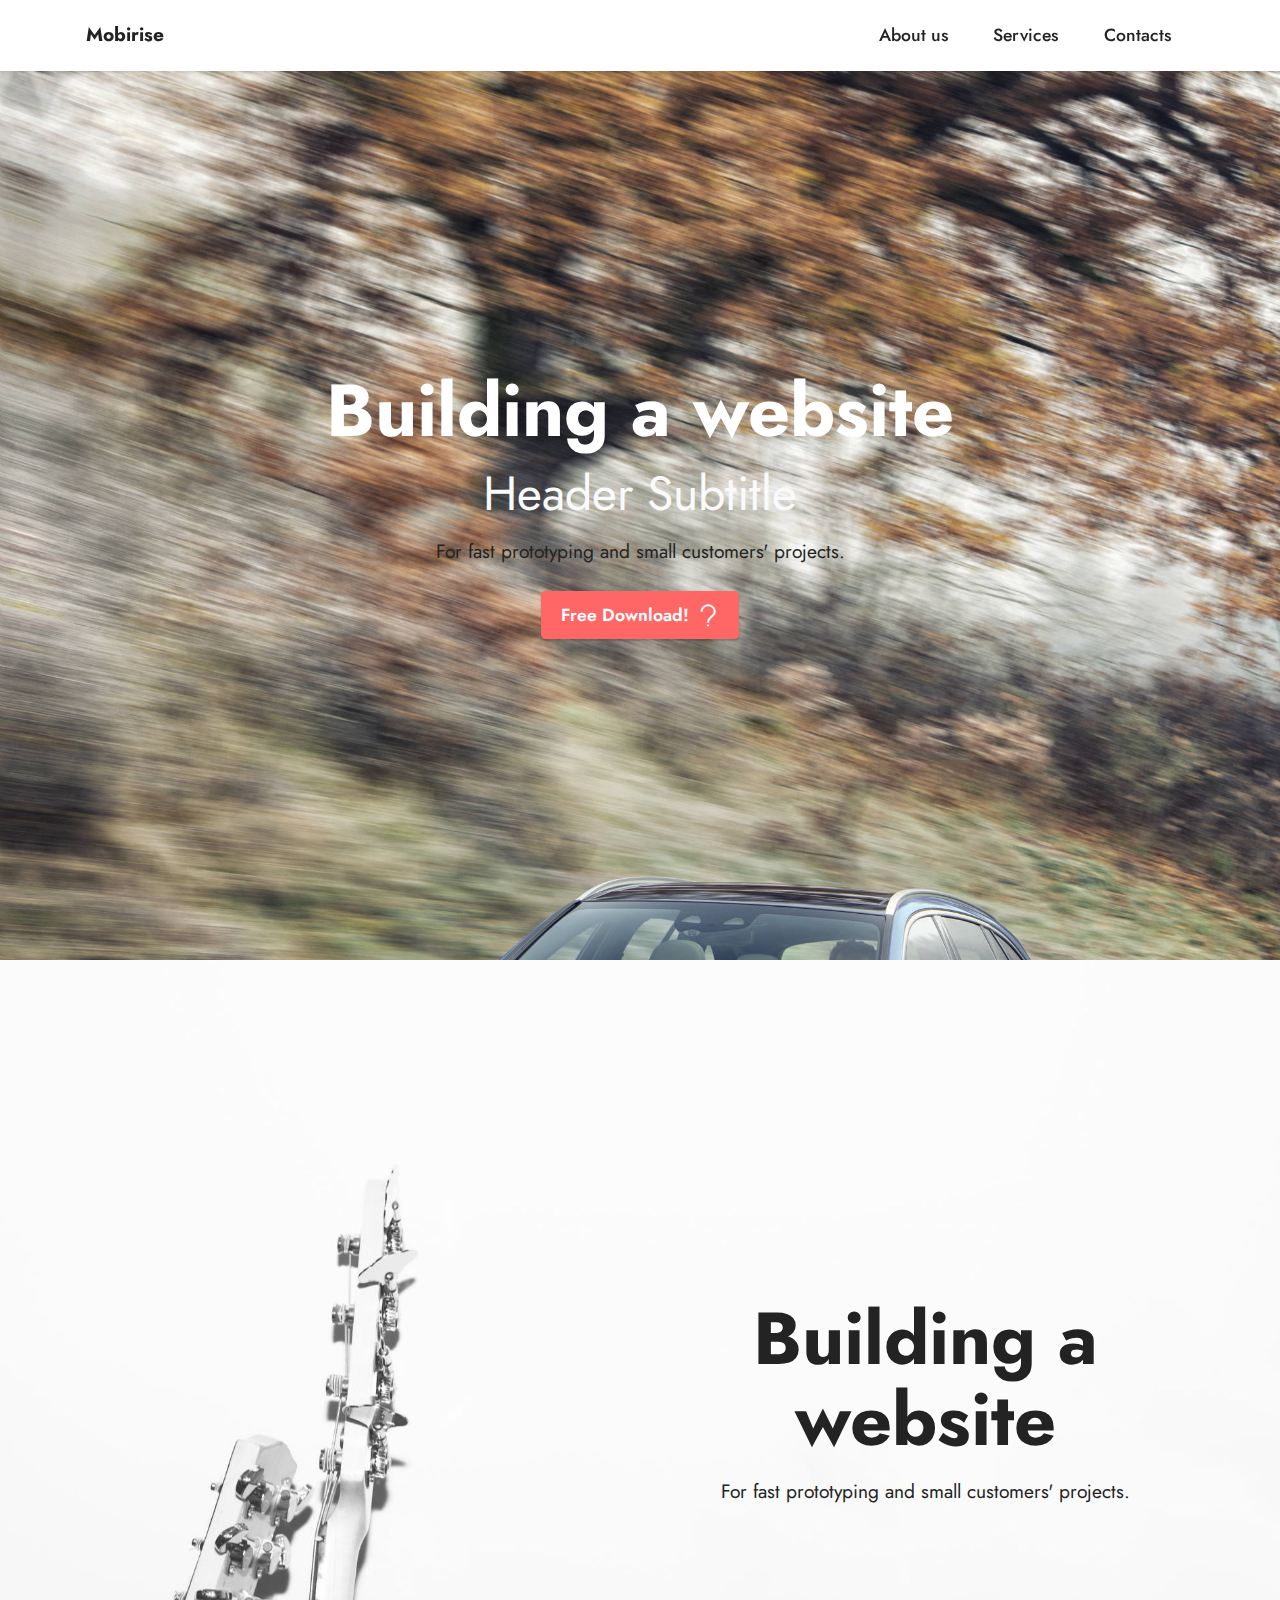
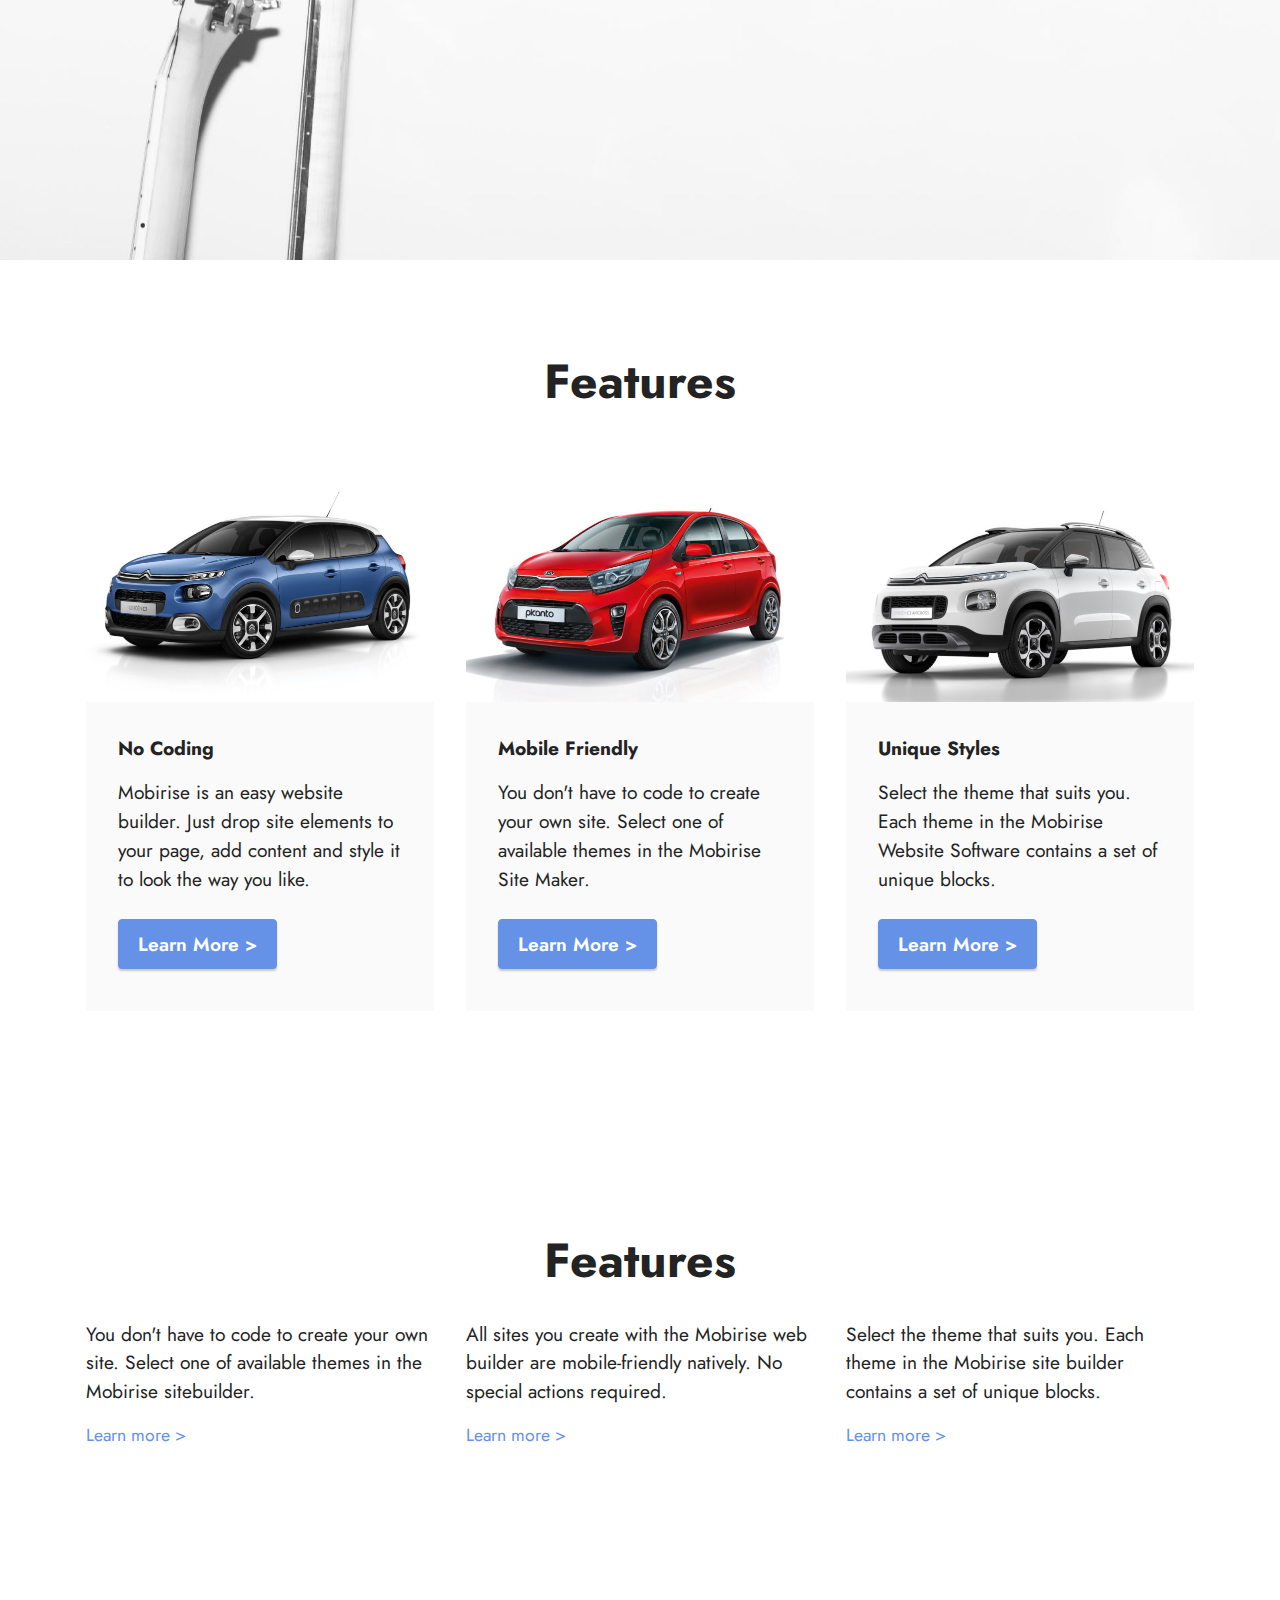
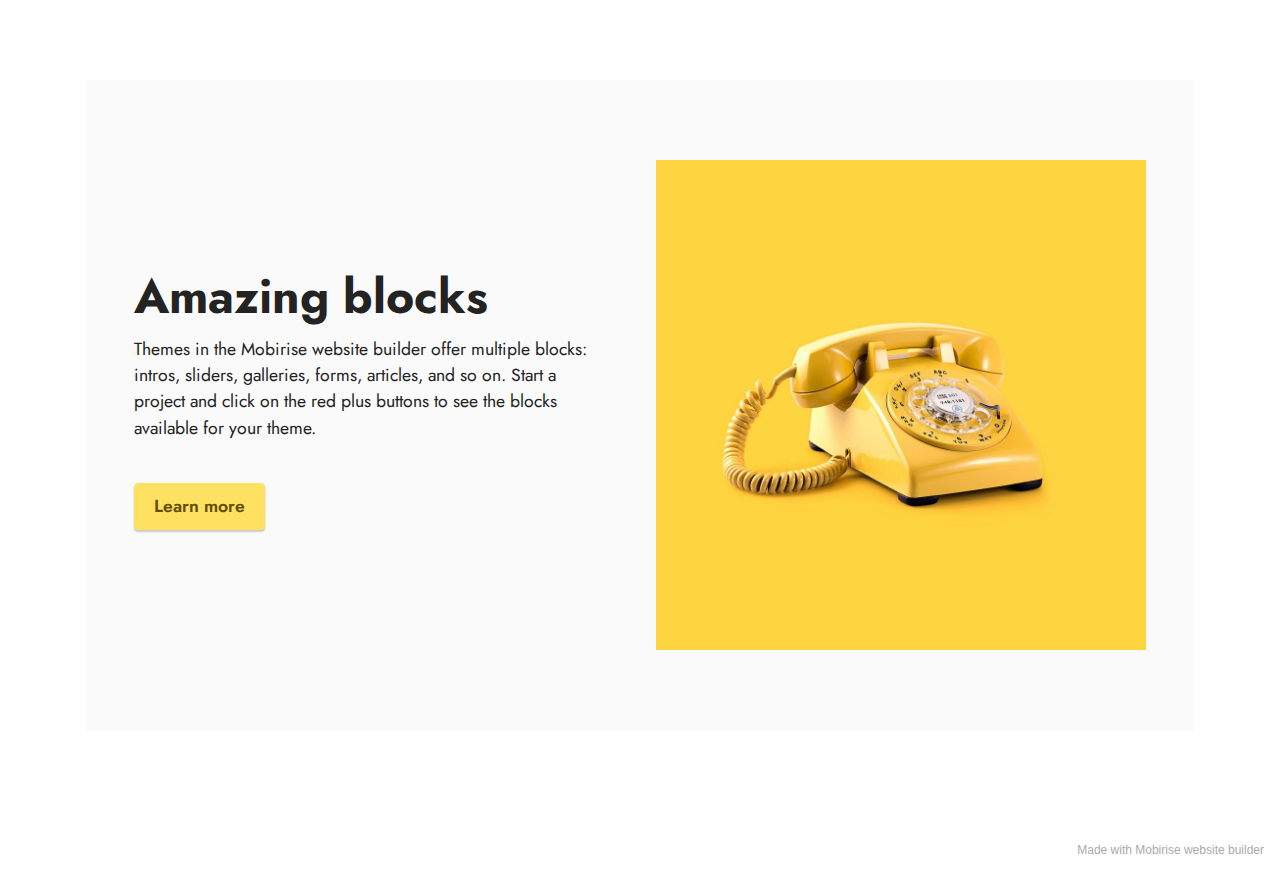
==== commit 1e38c308: "create github pages" ====
--- a/page1.html
+++ b/page1.html
@@ -250,7 +250,7 @@
             </div>
         </div>
     </div>
-</section><section style="background-color: #fff; font-family: -apple-system, BlinkMacSystemFont, 'Segoe UI', 'Roboto', 'Helvetica Neue', Arial, sans-serif; color:#aaa; font-size:12px; padding: 0; align-items: center; display: flex;"><a href="https://mobirise.site/d" style="flex: 1 1; height: 3rem; padding-left: 1rem;"></a><p style="flex: 0 0 auto; margin:0; padding-right:1rem;">Start your own site - <a href="https://mobirise.site/w" style="color:#aaa;">Check this</a></p></section><script src="assets/web/assets/jquery/jquery.min.js"></script>  <script src="assets/popper/popper.min.js"></script>  <script src="assets/tether/tether.min.js"></script>  <script src="assets/bootstrap/js/bootstrap.min.js"></script>  <script src="assets/smoothscroll/smooth-scroll.js"></script>  <script src="assets/dropdown/js/nav-dropdown.js"></script>  <script src="assets/dropdown/js/navbar-dropdown.js"></script>  <script src="assets/touchswipe/jquery.touch-swipe.min.js"></script>  <script src="assets/theme/js/script.js"></script>  
+</section><section style="background-color: #fff; font-family: -apple-system, BlinkMacSystemFont, 'Segoe UI', 'Roboto', 'Helvetica Neue', Arial, sans-serif; color:#aaa; font-size:12px; padding: 0; align-items: center; display: flex;"><a href="https://mobirise.site/a" style="flex: 1 1; height: 3rem; padding-left: 1rem;"></a><p style="flex: 0 0 auto; margin:0; padding-right:1rem;">Made with Mobirise <a href="https://mobirise.site/j" style="color:#aaa;">website</a> builder</p></section><script src="assets/web/assets/jquery/jquery.min.js"></script>  <script src="assets/popper/popper.min.js"></script>  <script src="assets/tether/tether.min.js"></script>  <script src="assets/bootstrap/js/bootstrap.min.js"></script>  <script src="assets/smoothscroll/smooth-scroll.js"></script>  <script src="assets/dropdown/js/nav-dropdown.js"></script>  <script src="assets/dropdown/js/navbar-dropdown.js"></script>  <script src="assets/touchswipe/jquery.touch-swipe.min.js"></script>  <script src="assets/theme/js/script.js"></script>  
   
   
 </body>
